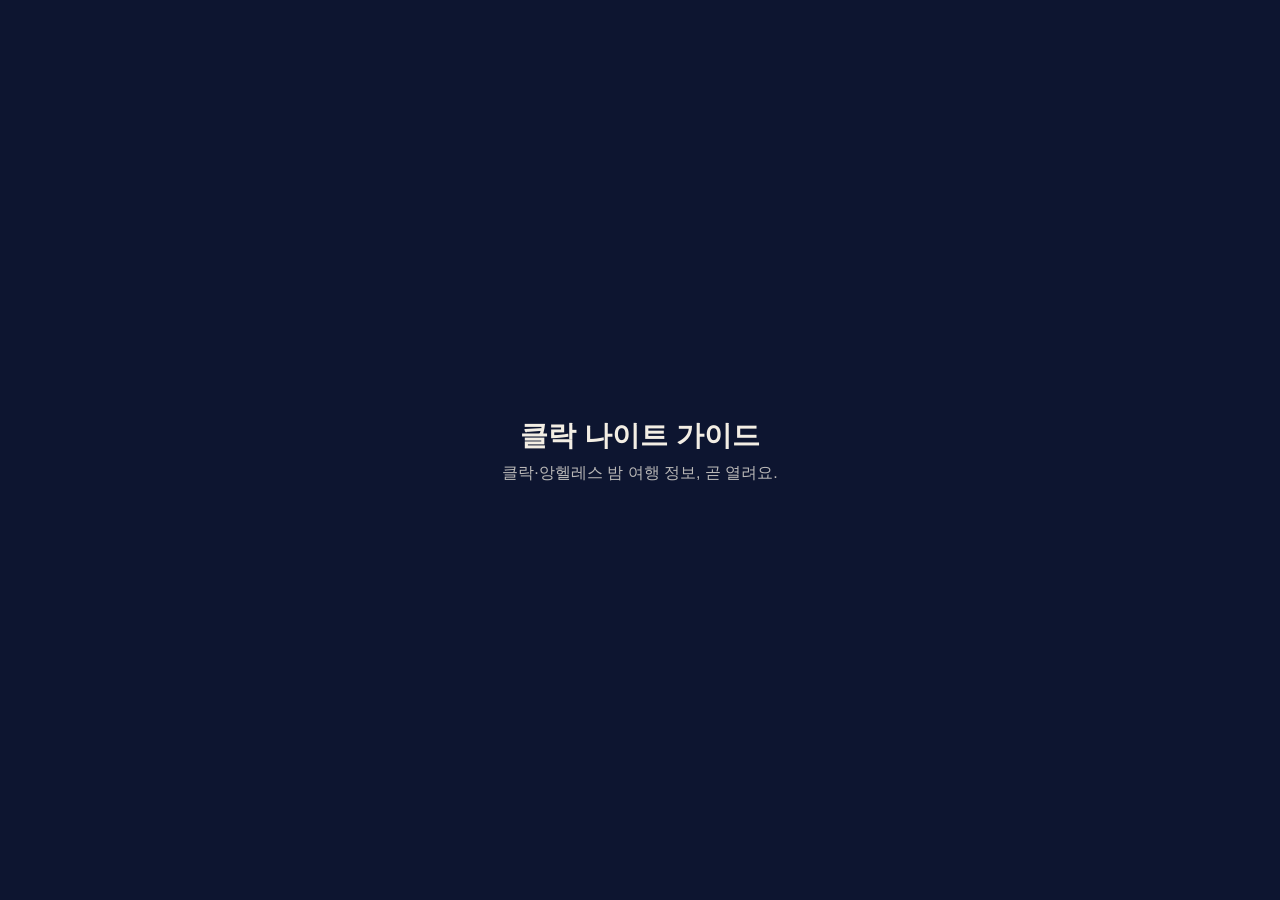
==== index.html @ c8018ae4 "Deploy 2026-11-08 17:08" ====
<!doctype html>
<html lang="ko"><head><meta name="robots" content="noindex,nofollow"><meta charset="utf-8"><meta name="viewport" content="width=device-width,initial-scale=1">
<title>클락 나이트 가이드 | 준비 중</title>
<style>body{margin:0;min-height:100vh;display:grid;place-items:center;background:#0d1530;color:#f3eee4;font-family:-apple-system,"Apple SD Gothic Neo",sans-serif;text-align:center}h1{font-size:28px;margin:0 0 8px}p{opacity:.75;margin:0}</style></head>
<body><div><h1>클락 나이트 가이드</h1><p>클락·앙헬레스 밤 여행 정보, 곧 열려요.</p></div></body></html>
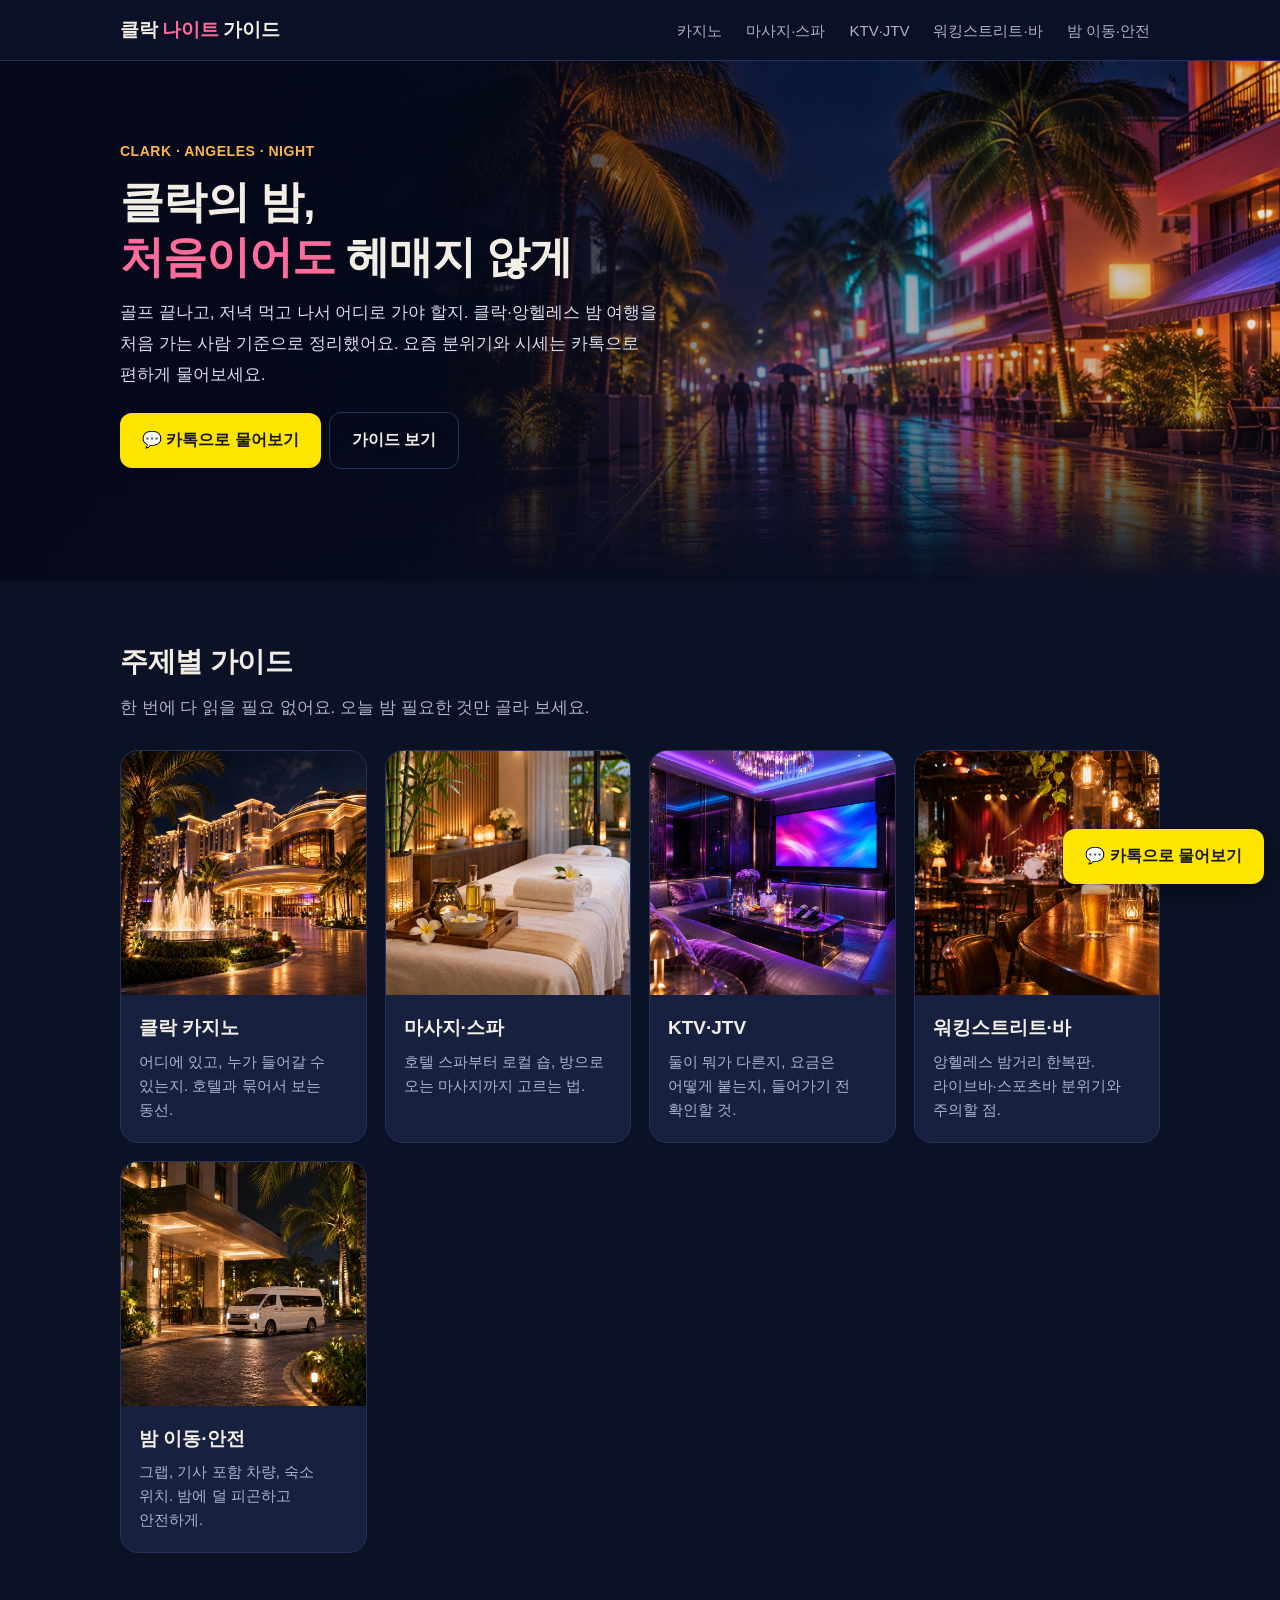
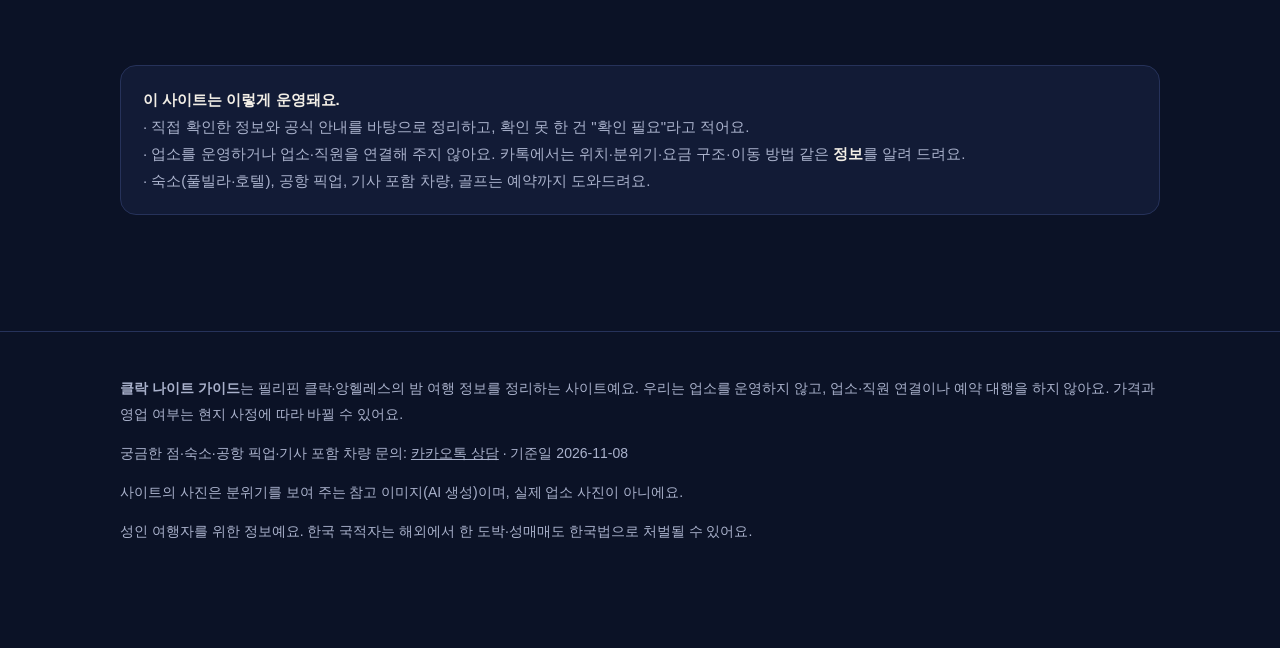
==== commit bb2a98c2: "Deploy 2026-11-08 17:23" ====
--- a/index.html
+++ b/index.html
@@ -1,5 +1,34 @@
 <!doctype html>
-<html lang="ko"><head><meta name="robots" content="noindex,nofollow"><meta charset="utf-8"><meta name="viewport" content="width=device-width,initial-scale=1">
-<title>클락 나이트 가이드 | 준비 중</title>
-<style>body{margin:0;min-height:100vh;display:grid;place-items:center;background:#0d1530;color:#f3eee4;font-family:-apple-system,"Apple SD Gothic Neo",sans-serif;text-align:center}h1{font-size:28px;margin:0 0 8px}p{opacity:.75;margin:0}</style></head>
-<body><div><h1>클락 나이트 가이드</h1><p>클락·앙헬레스 밤 여행 정보, 곧 열려요.</p></div></body></html>
+<html lang="ko"><head><meta name="robots" content="noindex,nofollow">
+<meta charset="utf-8"><meta name="viewport" content="width=device-width,initial-scale=1">
+<title>클락 나이트 가이드 | 클락·앙헬레스 카지노·마사지·KTV·JTV·바 밤 여행 정보</title>
+<meta name="description" content="필리핀 클락·앙헬레스의 밤을 처음 가는 사람 기준으로 정리했어요. 카지노 위치와 입장 규정, 마사지 고르는 법, KTV와 JTV 차이, 워킹스트리트, 밤 이동과 안전까지.">
+<link rel="canonical" href="https://clarknight.com/">
+<meta property="og:type" content="website"><meta property="og:title" content="클락 나이트 가이드 | 클락·앙헬레스 카지노·마사지·KTV·JTV·바 밤 여행 정보"><meta property="og:description" content="필리핀 클락·앙헬레스의 밤을 처음 가는 사람 기준으로 정리했어요. 카지노 위치와 입장 규정, 마사지 고르는 법, KTV와 JTV 차이, 워킹스트리트, 밤 이동과 안전까지."><meta property="og:url" content="https://clarknight.com/"><meta property="og:image" content="https://clarknight.com/assets/hero.jpg">
+<link rel="stylesheet" href="assets/style.css">
+</head><body>
+<header class="top"><div class="wrap"><a class="logo" href="./">클락 <b>나이트</b> 가이드</a><nav class="menu"><a href="casino/">카지노</a><a href="massage/">마사지·스파</a><a href="ktv-jtv/">KTV·JTV</a><a href="walking-street/">워킹스트리트·바</a><a href="night-move/">밤 이동·안전</a></nav></div></header>
+<section class="hero" style="background-image:url(assets/hero.jpg)"><div class="wrap">
+<span class="eyebrow">CLARK · ANGELES · NIGHT</span>
+<h1>클락의 밤,<br><em>처음이어도</em> 헤매지 않게</h1>
+<p>골프 끝나고, 저녁 먹고 나서 어디로 가야 할지. 클락·앙헬레스 밤 여행을 처음 가는 사람 기준으로 정리했어요. 요즘 분위기와 시세는 카톡으로 편하게 물어보세요.</p>
+<a class="btn kakao" href="https://clarksideph.com/go/?f=cn-home-hero" rel="nofollow">💬 카톡으로 물어보기</a><a class="btn ghost" href="#topics">가이드 보기</a>
+</div></section>
+<section id="topics"><div class="wrap">
+<h2 class="sec">주제별 가이드</h2><p class="sub">한 번에 다 읽을 필요 없어요. 오늘 밤 필요한 것만 골라 보세요.</p>
+<div class="cards"><a class="card" href="casino/"><img src="assets/card_casino.jpg" alt="클락 카지노" loading="lazy"><div><h3>클락 카지노</h3><p>어디에 있고, 누가 들어갈 수 있는지. 호텔과 묶어서 보는 동선.</p></div></a><a class="card" href="massage/"><img src="assets/card_massage.jpg" alt="마사지·스파" loading="lazy"><div><h3>마사지·스파</h3><p>호텔 스파부터 로컬 숍, 방으로 오는 마사지까지 고르는 법.</p></div></a><a class="card" href="ktv-jtv/"><img src="assets/card_ktv.jpg" alt="KTV·JTV" loading="lazy"><div><h3>KTV·JTV</h3><p>둘이 뭐가 다른지, 요금은 어떻게 붙는지, 들어가기 전 확인할 것.</p></div></a><a class="card" href="walking-street/"><img src="assets/card_bar.jpg" alt="워킹스트리트·바" loading="lazy"><div><h3>워킹스트리트·바</h3><p>앙헬레스 밤거리 한복판. 라이브바·스포츠바 분위기와 주의할 점.</p></div></a><a class="card" href="night-move/"><img src="assets/card_safety.jpg" alt="밤 이동·안전" loading="lazy"><div><h3>밤 이동·안전</h3><p>그랩, 기사 포함 차량, 숙소 위치. 밤에 덜 피곤하고 안전하게.</p></div></a></div>
+</div></section>
+<section><div class="wrap"><div class="notice">
+<b>이 사이트는 이렇게 운영돼요.</b><br>
+· 직접 확인한 정보와 공식 안내를 바탕으로 정리하고, 확인 못 한 건 "확인 필요"라고 적어요.<br>
+· 업소를 운영하거나 업소·직원을 연결해 주지 않아요. 카톡에서는 위치·분위기·요금 구조·이동 방법 같은 <b>정보</b>를 알려 드려요.<br>
+· 숙소(풀빌라·호텔), 공항 픽업, 기사 포함 차량, 골프는 예약까지 도와드려요.
+</div></div></section>
+<footer><div class="wrap">
+<p><b>클락 나이트 가이드</b>는 필리핀 클락·앙헬레스의 밤 여행 정보를 정리하는 사이트예요. 우리는 업소를 운영하지 않고, 업소·직원 연결이나 예약 대행을 하지 않아요. 가격과 영업 여부는 현지 사정에 따라 바뀔 수 있어요.</p>
+<p>궁금한 점·숙소·공항 픽업·기사 포함 차량 문의: <a href="https://clarksideph.com/go/?f=cn-footer" rel="nofollow">카카오톡 상담</a> · 기준일 2026-11-08</p>
+<p>사이트의 사진은 분위기를 보여 주는 참고 이미지(AI 생성)이며, 실제 업소 사진이 아니에요.</p>
+<p>성인 여행자를 위한 정보예요. 한국 국적자는 해외에서 한 도박·성매매도 한국법으로 처벌될 수 있어요.</p>
+</div></footer>
+<a class="btn kakao float" href="https://clarksideph.com/go/?f=cn-float-home" rel="nofollow">💬 카톡으로 물어보기</a>
+</body></html>
--- a/assets/style.css
+++ b/assets/style.css
@@ -0,0 +1,69 @@
+:root{--bg:#0b1226;--bg2:#121b36;--card:#17213f;--line:#26325a;--text:#f2eee6;--muted:#aab2cc;--neon:#ff6b9a;--teal:#3fd8c8;--amber:#ffb547;--kakao:#fee500}
+*{box-sizing:border-box}
+html{-webkit-text-size-adjust:100%}
+body{margin:0;background:var(--bg);color:var(--text);font-family:"Pretendard",-apple-system,BlinkMacSystemFont,"Apple SD Gothic Neo","Noto Sans KR",sans-serif;font-size:17px;line-height:1.8;word-break:keep-all}
+a{color:var(--teal)}
+img{max-width:100%;display:block}
+.wrap{max-width:1080px;margin:0 auto;padding:0 20px}
+header.top{position:sticky;top:0;z-index:10;background:rgba(11,18,38,.92);backdrop-filter:blur(8px);border-bottom:1px solid var(--line)}
+header.top .wrap{display:flex;align-items:center;justify-content:space-between;height:60px;gap:12px}
+.logo{font-weight:800;font-size:19px;color:var(--text);text-decoration:none;letter-spacing:-.3px;white-space:nowrap}
+.logo b{color:var(--neon)}
+nav.menu{display:flex;gap:4px;overflow-x:auto;scrollbar-width:none}
+nav.menu::-webkit-scrollbar{display:none}
+nav.menu a{color:var(--muted);text-decoration:none;font-size:15px;padding:6px 10px;border-radius:8px;white-space:nowrap}
+nav.menu a:hover,nav.menu a.on{color:var(--text);background:var(--card)}
+.hero{position:relative;min-height:520px;display:flex;align-items:flex-end;background:#05081a center/cover no-repeat}
+.hero:after{content:"";position:absolute;inset:0;background:linear-gradient(90deg,rgba(5,8,26,.92) 0%,rgba(5,8,26,.55) 45%,rgba(5,8,26,.1) 100%),linear-gradient(0deg,rgba(11,18,38,1) 0%,rgba(11,18,38,0) 40%)}
+.hero .wrap{position:relative;z-index:1;padding-bottom:56px;width:100%}
+.eyebrow{display:inline-block;color:var(--amber);font-weight:700;font-size:14px;letter-spacing:.5px;margin-bottom:10px}
+.hero h1{font-size:44px;line-height:1.25;margin:0 0 14px;letter-spacing:-1px;max-width:620px}
+.hero h1 em{font-style:normal;color:var(--neon)}
+.hero p{color:#d9dcea;max-width:540px;margin:0 0 22px}
+.btn{display:inline-flex;align-items:center;gap:8px;padding:13px 22px;border-radius:12px;font-weight:700;text-decoration:none;font-size:16px}
+.btn.kakao{background:var(--kakao);color:#191919}
+.btn.ghost{border:1px solid var(--line);color:var(--text);margin-left:8px}
+section{padding:56px 0}
+h2.sec{font-size:28px;margin:0 0 6px;letter-spacing:-.5px}
+p.sub{color:var(--muted);margin:0 0 26px}
+.cards{display:grid;grid-template-columns:repeat(auto-fill,minmax(230px,1fr));gap:18px}
+.card{background:var(--card);border:1px solid var(--line);border-radius:18px;overflow:hidden;text-decoration:none;color:var(--text);transition:transform .15s}
+.card:hover{transform:translateY(-3px);border-color:var(--neon)}
+.card img{aspect-ratio:1/1;object-fit:cover;width:100%}
+.card div{padding:16px 18px 20px}
+.card h3{margin:0 0 4px;font-size:19px}
+.card p{margin:0;color:var(--muted);font-size:15px;line-height:1.6}
+.notice{background:var(--bg2);border:1px solid var(--line);border-radius:16px;padding:20px 22px;color:var(--muted);font-size:15px}
+.notice b{color:var(--text)}
+article{max-width:760px;margin:0 auto;padding:40px 20px 20px}
+article .head img{border-radius:18px;margin:18px 0 6px;aspect-ratio:16/9;object-fit:cover;width:100%}
+article h1{font-size:34px;line-height:1.3;margin:0 0 10px;letter-spacing:-.6px}
+article .lead{font-size:18px;color:#dfe2ef}
+article h2{font-size:24px;margin:44px 0 10px;padding-left:12px;border-left:4px solid var(--neon);line-height:1.4}
+article h3{font-size:19px;margin:26px 0 6px;color:var(--amber)}
+article ul{padding-left:20px}
+article li{margin:4px 0}
+.date{color:var(--muted);font-size:14px}
+.tbl{overflow-x:auto;margin:14px 0}
+table{border-collapse:collapse;width:100%;min-width:560px;font-size:15px}
+th,td{border-bottom:1px solid var(--line);padding:10px 12px;text-align:left;vertical-align:top}
+th{background:var(--bg2);color:var(--amber);white-space:nowrap}
+.tease{position:relative;background:linear-gradient(135deg,#2a1840,#13234a);border:1px solid #4a2f6b;border-radius:18px;padding:22px 22px 20px;margin:30px 0}
+.tease h3{margin:0 0 8px;color:var(--neon)}
+.tease ul{margin:0 0 14px}
+.tease .blur{filter:blur(4px);user-select:none;color:var(--muted)}
+.tease small{display:block;color:var(--muted);margin-top:10px;font-size:13px;line-height:1.6}
+.faq details{background:var(--bg2);border:1px solid var(--line);border-radius:12px;padding:12px 16px;margin:10px 0}
+.faq summary{cursor:pointer;font-weight:700}
+.warn{border-left:4px solid var(--amber);background:#1d1a12;padding:14px 16px;border-radius:0 12px 12px 0;color:#e9dfc6;font-size:15px;margin:24px 0}
+footer{border-top:1px solid var(--line);margin-top:60px;padding:30px 0 90px;color:var(--muted);font-size:14px}
+footer a{color:var(--muted)}
+.float{position:fixed;right:16px;bottom:16px;z-index:20;box-shadow:0 6px 20px rgba(0,0,0,.4)}
+@media (max-width:640px){
+ body{font-size:16px}
+ .hero{min-height:480px}
+ .hero h1{font-size:32px}
+ article h1{font-size:27px}
+ header.top .wrap{height:auto;flex-direction:column;align-items:flex-start;padding-top:10px;padding-bottom:6px;gap:2px}
+ .btn.ghost{margin:10px 0 0}
+}
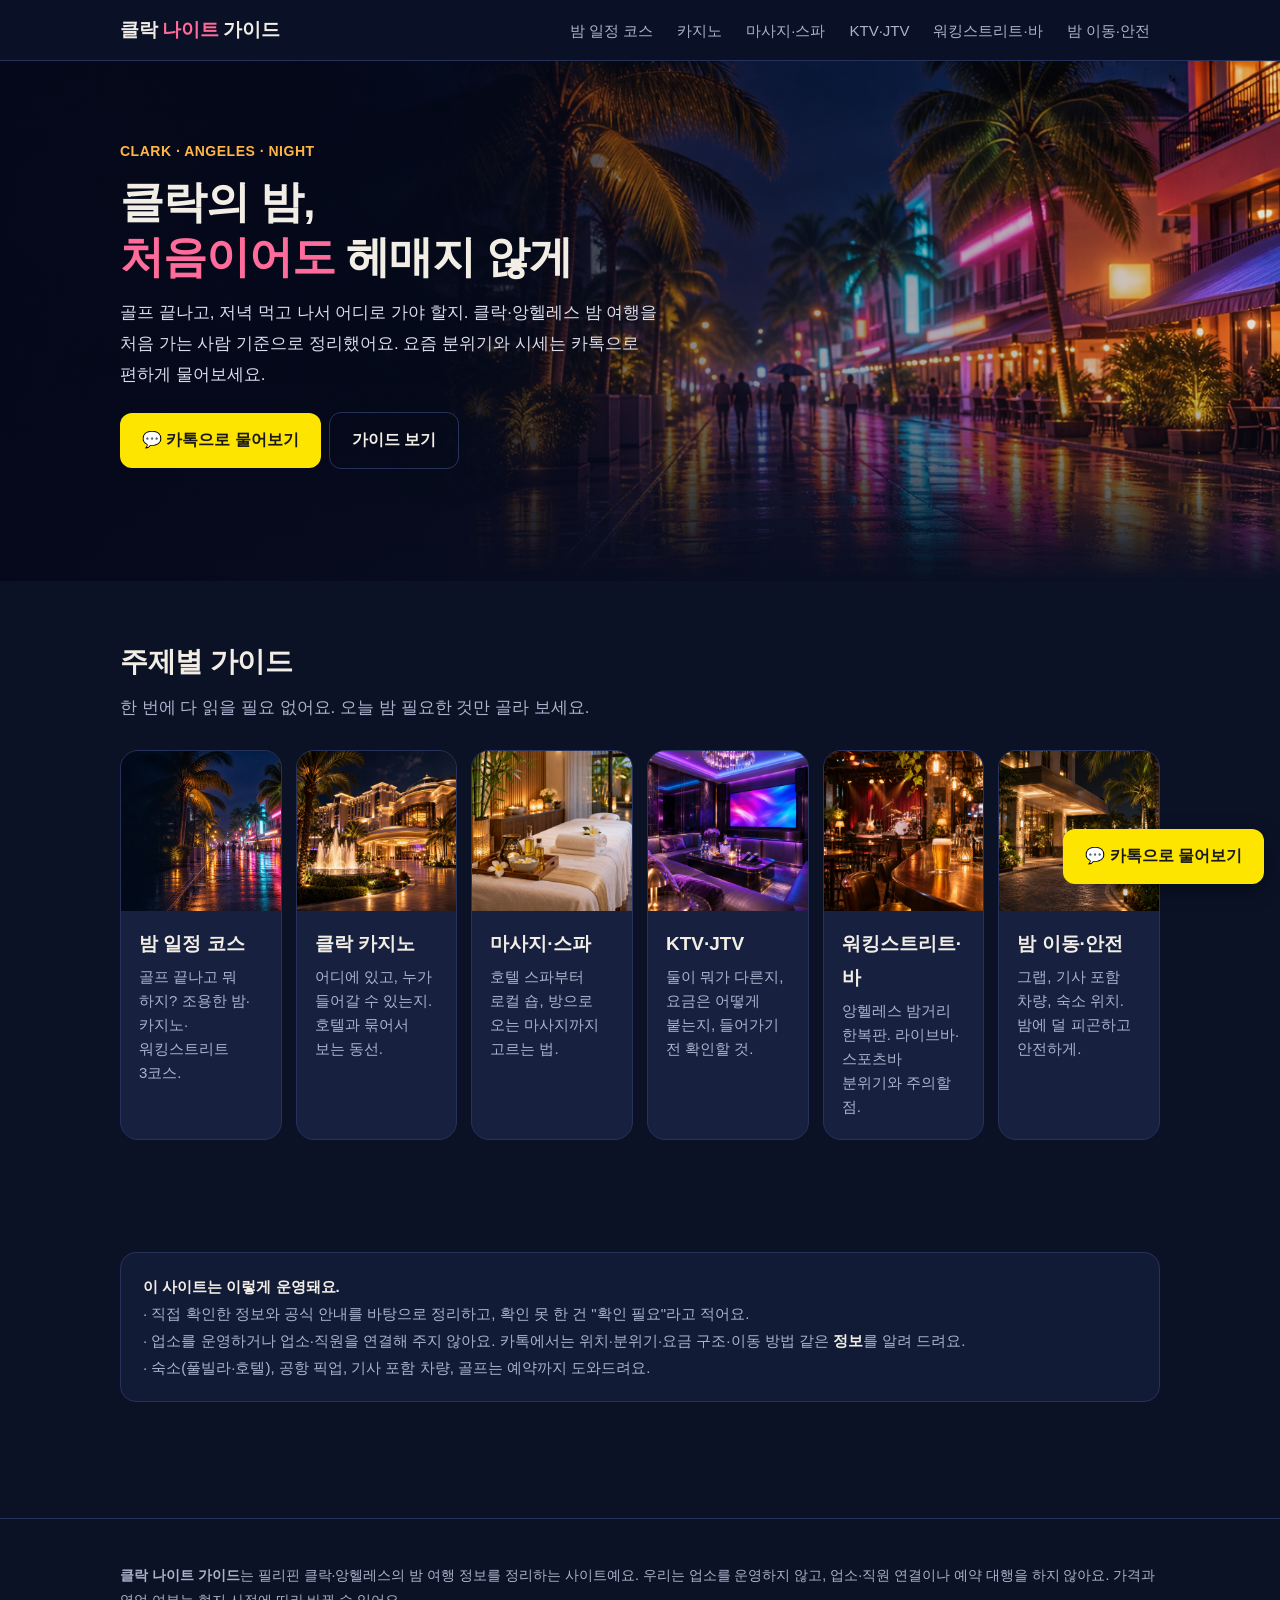
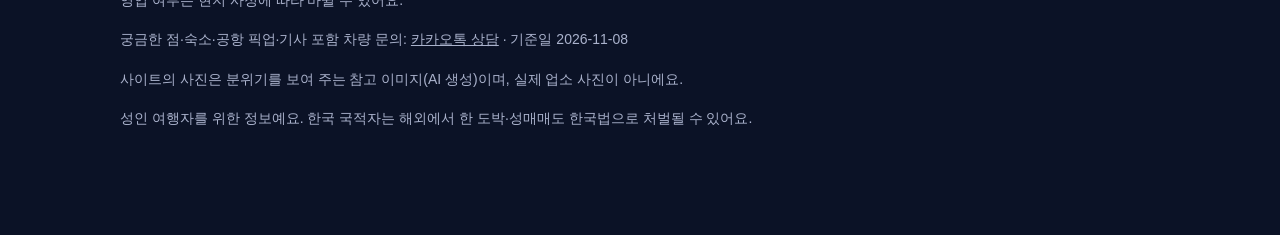
==== commit a2104945: "Deploy 2026-11-08 18:46" ====
--- a/index.html
+++ b/index.html
@@ -6,8 +6,9 @@
 <link rel="canonical" href="https://clarknight.com/">
 <meta property="og:type" content="website"><meta property="og:title" content="클락 나이트 가이드 | 클락·앙헬레스 카지노·마사지·KTV·JTV·바 밤 여행 정보"><meta property="og:description" content="필리핀 클락·앙헬레스의 밤을 처음 가는 사람 기준으로 정리했어요. 카지노 위치와 입장 규정, 마사지 고르는 법, KTV와 JTV 차이, 워킹스트리트, 밤 이동과 안전까지."><meta property="og:url" content="https://clarknight.com/"><meta property="og:image" content="https://clarknight.com/assets/hero.jpg">
 <link rel="stylesheet" href="assets/style.css">
+<link rel="icon" href="data:image/svg+xml,%3Csvg xmlns=%22http://www.w3.org/2000/svg%22 viewBox=%220 0 64 64%22%3E%3Crect width=%2264%22 height=%2264%22 rx=%2214%22 fill=%22%230b1226%22/%3E%3Ccircle cx=%2240%22 cy=%2224%22 r=%2212%22 fill=%22%23ff6b9a%22/%3E%3Ccircle cx=%2246%22 cy=%2220%22 r=%2210%22 fill=%22%230b1226%22/%3E%3C/svg%3E"><script async src="https://www.googletagmanager.com/gtag/js?id=G-FVWL85JRHG"></script><script>window.dataLayer=window.dataLayer||[];function gtag(){dataLayer.push(arguments)}gtag('js',new Date());gtag('config','G-FVWL85JRHG');document.addEventListener('click',function(e){var a=e.target.closest&&e.target.closest('a[href*="/go/"]');if(a)gtag('event','cn_kakao_click',{link_url:a.href,page_path:location.pathname});},true);</script>
 </head><body>
-<header class="top"><div class="wrap"><a class="logo" href="./">클락 <b>나이트</b> 가이드</a><nav class="menu"><a href="casino/">카지노</a><a href="massage/">마사지·스파</a><a href="ktv-jtv/">KTV·JTV</a><a href="walking-street/">워킹스트리트·바</a><a href="night-move/">밤 이동·안전</a></nav></div></header>
+<header class="top"><div class="wrap"><a class="logo" href="./">클락 <b>나이트</b> 가이드</a><nav class="menu"><a href="night-course/">밤 일정 코스</a><a href="casino/">카지노</a><a href="massage/">마사지·스파</a><a href="ktv-jtv/">KTV·JTV</a><a href="walking-street/">워킹스트리트·바</a><a href="night-move/">밤 이동·안전</a></nav></div></header>
 <section class="hero" style="background-image:url(assets/hero.jpg)"><div class="wrap">
 <span class="eyebrow">CLARK · ANGELES · NIGHT</span>
 <h1>클락의 밤,<br><em>처음이어도</em> 헤매지 않게</h1>
@@ -16,7 +17,7 @@
 </div></section>
 <section id="topics"><div class="wrap">
 <h2 class="sec">주제별 가이드</h2><p class="sub">한 번에 다 읽을 필요 없어요. 오늘 밤 필요한 것만 골라 보세요.</p>
-<div class="cards"><a class="card" href="casino/"><img src="assets/card_casino.jpg" alt="클락 카지노" loading="lazy"><div><h3>클락 카지노</h3><p>어디에 있고, 누가 들어갈 수 있는지. 호텔과 묶어서 보는 동선.</p></div></a><a class="card" href="massage/"><img src="assets/card_massage.jpg" alt="마사지·스파" loading="lazy"><div><h3>마사지·스파</h3><p>호텔 스파부터 로컬 숍, 방으로 오는 마사지까지 고르는 법.</p></div></a><a class="card" href="ktv-jtv/"><img src="assets/card_ktv.jpg" alt="KTV·JTV" loading="lazy"><div><h3>KTV·JTV</h3><p>둘이 뭐가 다른지, 요금은 어떻게 붙는지, 들어가기 전 확인할 것.</p></div></a><a class="card" href="walking-street/"><img src="assets/card_bar.jpg" alt="워킹스트리트·바" loading="lazy"><div><h3>워킹스트리트·바</h3><p>앙헬레스 밤거리 한복판. 라이브바·스포츠바 분위기와 주의할 점.</p></div></a><a class="card" href="night-move/"><img src="assets/card_safety.jpg" alt="밤 이동·안전" loading="lazy"><div><h3>밤 이동·안전</h3><p>그랩, 기사 포함 차량, 숙소 위치. 밤에 덜 피곤하고 안전하게.</p></div></a></div>
+<div class="cards"><a class="card" href="night-course/"><img src="assets/hero.jpg" alt="밤 일정 코스" loading="lazy"><div><h3>밤 일정 코스</h3><p>골프 끝나고 뭐 하지? 조용한 밤·카지노·워킹스트리트 3코스.</p></div></a><a class="card" href="casino/"><img src="assets/card_casino.jpg" alt="클락 카지노" loading="lazy"><div><h3>클락 카지노</h3><p>어디에 있고, 누가 들어갈 수 있는지. 호텔과 묶어서 보는 동선.</p></div></a><a class="card" href="massage/"><img src="assets/card_massage.jpg" alt="마사지·스파" loading="lazy"><div><h3>마사지·스파</h3><p>호텔 스파부터 로컬 숍, 방으로 오는 마사지까지 고르는 법.</p></div></a><a class="card" href="ktv-jtv/"><img src="assets/card_ktv.jpg" alt="KTV·JTV" loading="lazy"><div><h3>KTV·JTV</h3><p>둘이 뭐가 다른지, 요금은 어떻게 붙는지, 들어가기 전 확인할 것.</p></div></a><a class="card" href="walking-street/"><img src="assets/card_bar.jpg" alt="워킹스트리트·바" loading="lazy"><div><h3>워킹스트리트·바</h3><p>앙헬레스 밤거리 한복판. 라이브바·스포츠바 분위기와 주의할 점.</p></div></a><a class="card" href="night-move/"><img src="assets/card_safety.jpg" alt="밤 이동·안전" loading="lazy"><div><h3>밤 이동·안전</h3><p>그랩, 기사 포함 차량, 숙소 위치. 밤에 덜 피곤하고 안전하게.</p></div></a></div>
 </div></section>
 <section><div class="wrap"><div class="notice">
 <b>이 사이트는 이렇게 운영돼요.</b><br>
--- a/assets/style.css
+++ b/assets/style.css
@@ -26,7 +26,7 @@
 section{padding:56px 0}
 h2.sec{font-size:28px;margin:0 0 6px;letter-spacing:-.5px}
 p.sub{color:var(--muted);margin:0 0 26px}
-.cards{display:grid;grid-template-columns:repeat(auto-fill,minmax(230px,1fr));gap:18px}
+.cards{display:grid;grid-template-columns:repeat(auto-fill,minmax(150px,1fr));gap:14px}
 .card{background:var(--card);border:1px solid var(--line);border-radius:18px;overflow:hidden;text-decoration:none;color:var(--text);transition:transform .15s}
 .card:hover{transform:translateY(-3px);border-color:var(--neon)}
 .card img{aspect-ratio:1/1;object-fit:cover;width:100%}
@@ -66,4 +66,8 @@
  article h1{font-size:27px}
  header.top .wrap{height:auto;flex-direction:column;align-items:flex-start;padding-top:10px;padding-bottom:6px;gap:2px}
  .btn.ghost{margin:10px 0 0}
+ .float{padding:10px 14px;font-size:14px;right:12px;bottom:12px}
+ .cards{grid-template-columns:1fr 1fr;gap:12px}
+ .card h3{font-size:17px}
+ .card p{font-size:14px}
 }
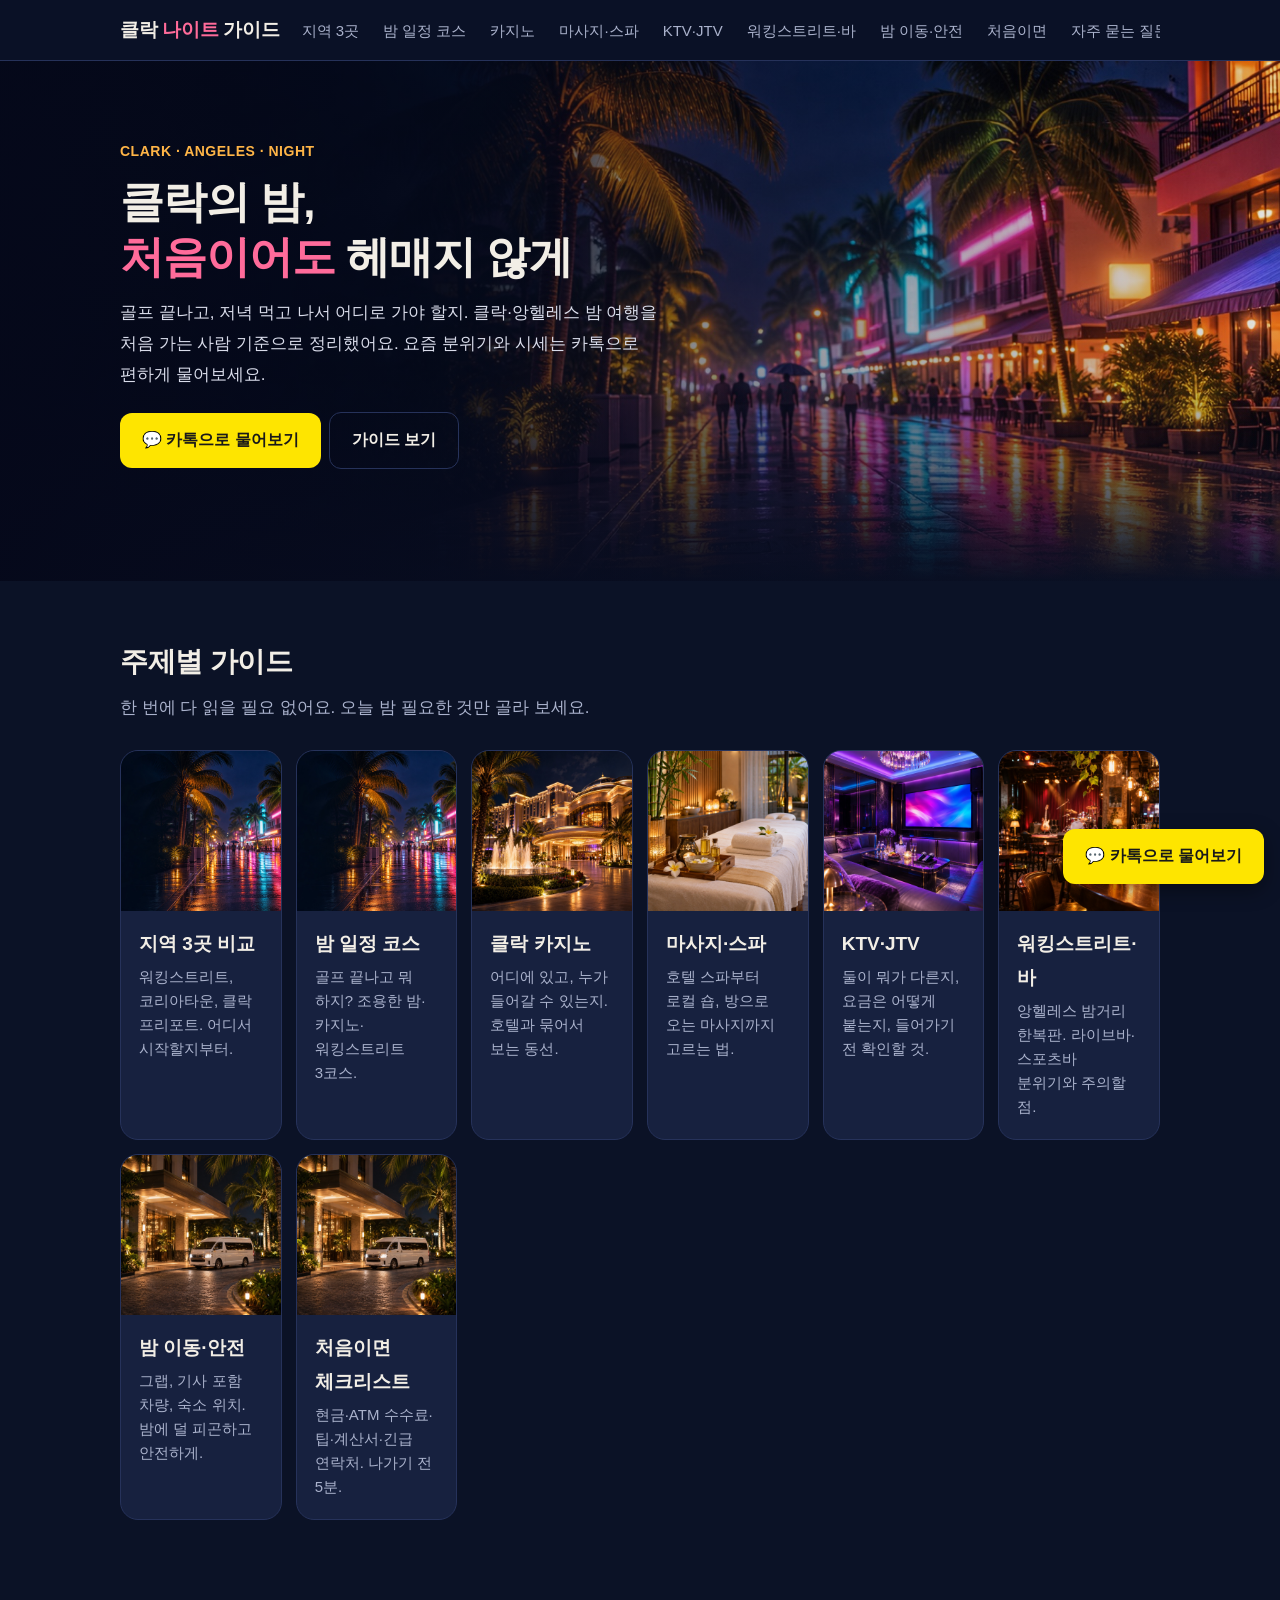
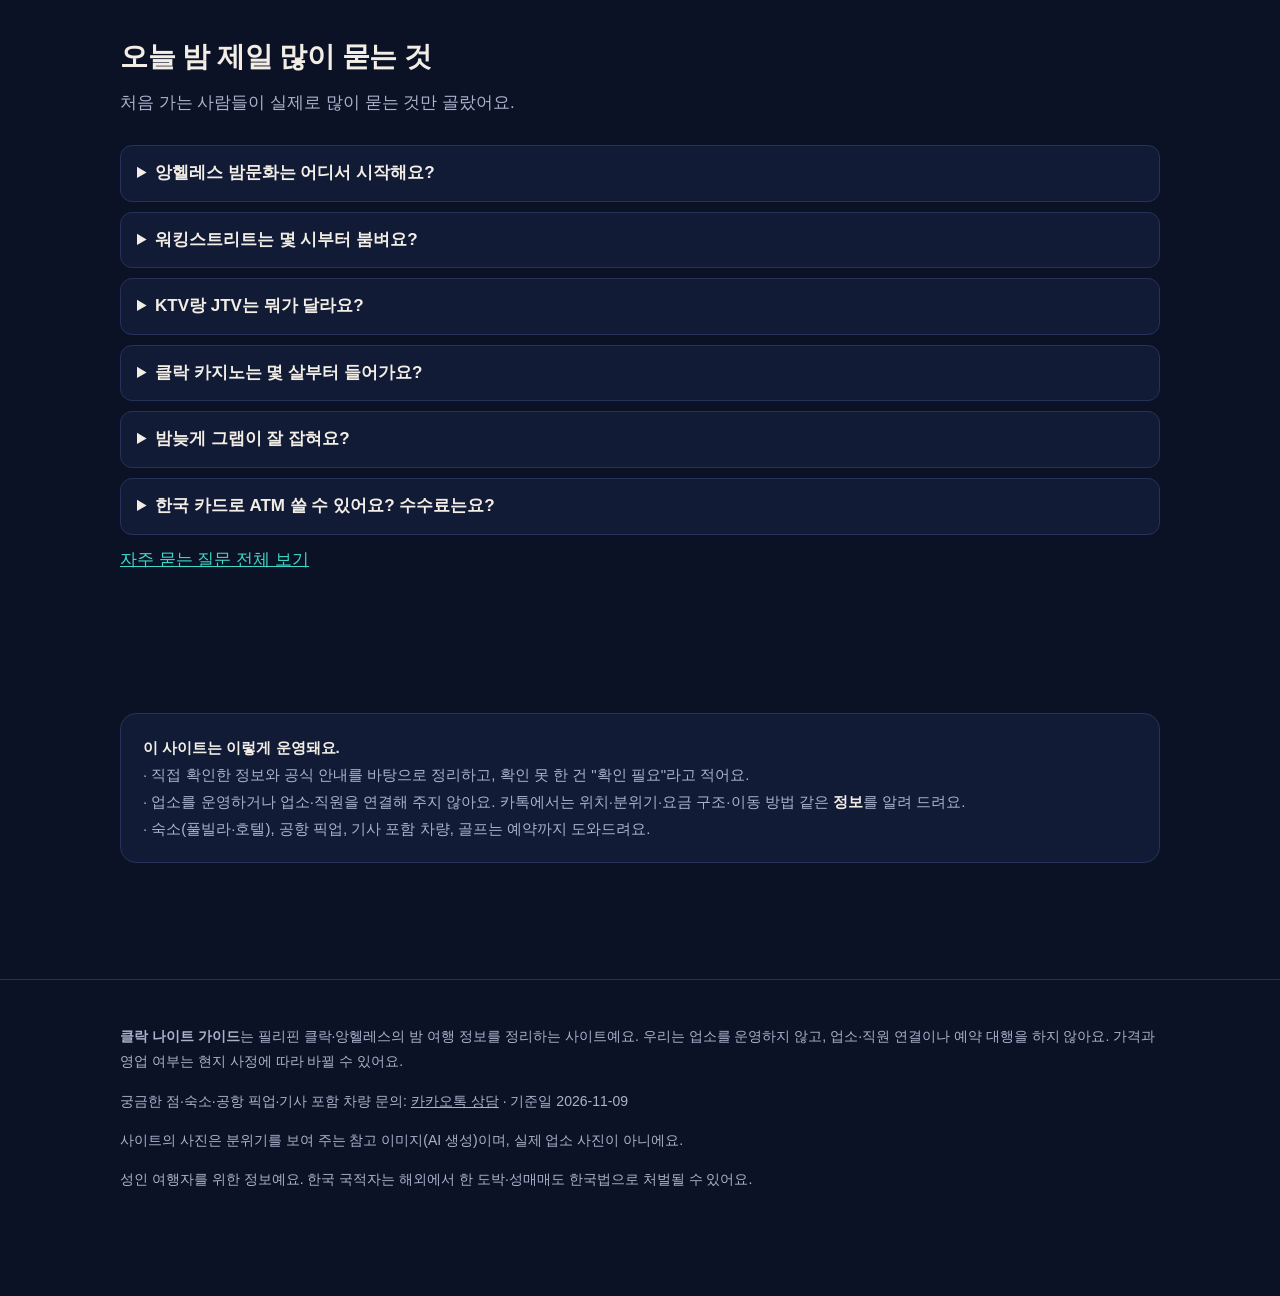
==== commit fe34b436: "Deploy 2026-11-09 10:29" ====
--- a/index.html
+++ b/index.html
@@ -6,9 +6,10 @@
 <link rel="canonical" href="https://clarknight.com/">
 <meta property="og:type" content="website"><meta property="og:title" content="클락 나이트 가이드 | 클락·앙헬레스 카지노·마사지·KTV·JTV·바 밤 여행 정보"><meta property="og:description" content="필리핀 클락·앙헬레스의 밤을 처음 가는 사람 기준으로 정리했어요. 카지노 위치와 입장 규정, 마사지 고르는 법, KTV와 JTV 차이, 워킹스트리트, 밤 이동과 안전까지."><meta property="og:url" content="https://clarknight.com/"><meta property="og:image" content="https://clarknight.com/assets/hero.jpg">
 <link rel="stylesheet" href="assets/style.css">
-<link rel="icon" href="data:image/svg+xml,%3Csvg xmlns=%22http://www.w3.org/2000/svg%22 viewBox=%220 0 64 64%22%3E%3Crect width=%2264%22 height=%2264%22 rx=%2214%22 fill=%22%230b1226%22/%3E%3Ccircle cx=%2240%22 cy=%2224%22 r=%2212%22 fill=%22%23ff6b9a%22/%3E%3Ccircle cx=%2246%22 cy=%2220%22 r=%2210%22 fill=%22%230b1226%22/%3E%3C/svg%3E"><script async src="https://www.googletagmanager.com/gtag/js?id=G-FVWL85JRHG"></script><script>window.dataLayer=window.dataLayer||[];function gtag(){dataLayer.push(arguments)}gtag('js',new Date());gtag('config','G-FVWL85JRHG');document.addEventListener('click',function(e){var a=e.target.closest&&e.target.closest('a[href*="/go/"]');if(a)gtag('event','cn_kakao_click',{link_url:a.href,page_path:location.pathname});},true);</script>
+<link rel="icon" href="data:image/svg+xml,%3Csvg xmlns=%22http://www.w3.org/2000/svg%22 viewBox=%220 0 64 64%22%3E%3Crect width=%2264%22 height=%2264%22 rx=%2214%22 fill=%22%230b1226%22/%3E%3Ccircle cx=%2240%22 cy=%2224%22 r=%2212%22 fill=%22%23ff6b9a%22/%3E%3Ccircle cx=%2246%22 cy=%2220%22 r=%2210%22 fill=%22%230b1226%22/%3E%3C/svg%3E"><script async src="https://www.googletagmanager.com/gtag/js?id=G-FVWL85JRHG"></script><script>window.dataLayer=window.dataLayer||[];function gtag(){dataLayer.push(arguments)}gtag('js',new Date());gtag('config','G-FVWL85JRHG');document.addEventListener('click',function(e){var a=e.target.closest&&e.target.closest('a[href*="/go/"]');if(a)gtag('event','cn_kakao_click',{link_url:a.href,page_path:location.pathname});},true);</script><script type="application/ld+json">{"@context": "https://schema.org", "@graph": [{"@type": "WebPage", "name": "클락 나이트 가이드 | 클락·앙헬레스 카지노·마사지·KTV·JTV·바 밤 여행 정보", "description": "필리핀 클락·앙헬레스의 밤을 처음 가는 사람 기준으로 정리했어요. 카지노 위치와 입장 규정, 마사지 고르는 법, KTV와 JTV 차이, 워킹스트리트, 밤 이동과 안전까지.", "url": "https://clarknight.com/", "inLanguage": "ko", "dateModified": "2026-11-09", "isPartOf": {"@type": "WebSite", "name": "클락 나이트 가이드", "url": "https://clarknight.com/"}}]}</script>
+<script type="application/ld+json">{"@context": "https://schema.org", "@type": "FAQPage", "mainEntity": [{"@type": "Question", "name": "앙헬레스 밤문화는 어디서 시작해요?", "acceptedAnswer": {"@type": "Answer", "text": "처음이면 코리아타운(프렌드십 하이웨이)에서 한식으로 저녁을 먹고, 밤 9시 이후 워킹스트리트로 넘어가는 동선이 가장 무난해요. 지역 3곳 비교 보기"}}, {"@type": "Question", "name": "워킹스트리트는 몇 시부터 붐벼요?", "acceptedAnswer": {"@type": "Answer", "text": "저녁 6시부터 차가 못 들어오는 보행자 거리가 되고, 밤 9시가 넘으면 사람이 가장 많아져요. 워킹스트리트 보기"}}, {"@type": "Question", "name": "KTV랑 JTV는 뭐가 달라요?", "acceptedAnswer": {"@type": "Answer", "text": "KTV는 방을 빌려 노래하는 필리핀식 노래방이고, JTV는 직원이 테이블에서 대화와 노래 상대를 해 주는 일본식 노래 클럽이에요. 요금이 붙는 방식이 달라요. KTV·JTV 차이 보기"}}, {"@type": "Question", "name": "클락 카지노는 몇 살부터 들어가요?", "acceptedAnswer": {"@type": "Answer", "text": "만 21세 이상이고, 여권 원본을 챙기는 게 안전해요. 안에서는 사진 촬영이 금지예요. 카지노 정보 보기"}}, {"@type": "Question", "name": "밤늦게 그랩이 잘 잡혀요?", "acceptedAnswer": {"@type": "Answer", "text": "밤 10시가 넘으면 기다리는 시간이 길어진다는 안내가 많아요. 새벽에 돌아온다면 차량을 미리 정해 두는 게 편해요. 밤 이동 보기"}}, {"@type": "Question", "name": "한국 카드로 ATM 쓸 수 있어요? 수수료는요?", "acceptedAnswer": {"@type": "Answer", "text": "해외 인출이 되는 카드면 돼요. BDO ATM은 1번에 ₱250이 붙고, 한국 카드사 수수료가 따로 붙을 수 있어요. 처음이면 체크리스트 보기"}}]}</script>
 </head><body>
-<header class="top"><div class="wrap"><a class="logo" href="./">클락 <b>나이트</b> 가이드</a><nav class="menu"><a href="night-course/">밤 일정 코스</a><a href="casino/">카지노</a><a href="massage/">마사지·스파</a><a href="ktv-jtv/">KTV·JTV</a><a href="walking-street/">워킹스트리트·바</a><a href="night-move/">밤 이동·안전</a></nav></div></header>
+<header class="top"><div class="wrap"><a class="logo" href="./">클락 <b>나이트</b> 가이드</a><nav class="menu"><a href="areas/">지역 3곳</a><a href="night-course/">밤 일정 코스</a><a href="casino/">카지노</a><a href="massage/">마사지·스파</a><a href="ktv-jtv/">KTV·JTV</a><a href="walking-street/">워킹스트리트·바</a><a href="night-move/">밤 이동·안전</a><a href="first-night/">처음이면</a><a href="faq/">자주 묻는 질문</a></nav></div></header>
 <section class="hero" style="background-image:url(assets/hero.jpg)"><div class="wrap">
 <span class="eyebrow">CLARK · ANGELES · NIGHT</span>
 <h1>클락의 밤,<br><em>처음이어도</em> 헤매지 않게</h1>
@@ -17,7 +18,19 @@
 </div></section>
 <section id="topics"><div class="wrap">
 <h2 class="sec">주제별 가이드</h2><p class="sub">한 번에 다 읽을 필요 없어요. 오늘 밤 필요한 것만 골라 보세요.</p>
-<div class="cards"><a class="card" href="night-course/"><img src="assets/hero.jpg" alt="밤 일정 코스" loading="lazy"><div><h3>밤 일정 코스</h3><p>골프 끝나고 뭐 하지? 조용한 밤·카지노·워킹스트리트 3코스.</p></div></a><a class="card" href="casino/"><img src="assets/card_casino.jpg" alt="클락 카지노" loading="lazy"><div><h3>클락 카지노</h3><p>어디에 있고, 누가 들어갈 수 있는지. 호텔과 묶어서 보는 동선.</p></div></a><a class="card" href="massage/"><img src="assets/card_massage.jpg" alt="마사지·스파" loading="lazy"><div><h3>마사지·스파</h3><p>호텔 스파부터 로컬 숍, 방으로 오는 마사지까지 고르는 법.</p></div></a><a class="card" href="ktv-jtv/"><img src="assets/card_ktv.jpg" alt="KTV·JTV" loading="lazy"><div><h3>KTV·JTV</h3><p>둘이 뭐가 다른지, 요금은 어떻게 붙는지, 들어가기 전 확인할 것.</p></div></a><a class="card" href="walking-street/"><img src="assets/card_bar.jpg" alt="워킹스트리트·바" loading="lazy"><div><h3>워킹스트리트·바</h3><p>앙헬레스 밤거리 한복판. 라이브바·스포츠바 분위기와 주의할 점.</p></div></a><a class="card" href="night-move/"><img src="assets/card_safety.jpg" alt="밤 이동·안전" loading="lazy"><div><h3>밤 이동·안전</h3><p>그랩, 기사 포함 차량, 숙소 위치. 밤에 덜 피곤하고 안전하게.</p></div></a></div>
+<div class="cards"><a class="card" href="areas/"><img src="assets/hero.jpg" alt="지역 3곳 비교" loading="lazy"><div><h3>지역 3곳 비교</h3><p>워킹스트리트, 코리아타운, 클락 프리포트. 어디서 시작할지부터.</p></div></a><a class="card" href="night-course/"><img src="assets/hero.jpg" alt="밤 일정 코스" loading="lazy"><div><h3>밤 일정 코스</h3><p>골프 끝나고 뭐 하지? 조용한 밤·카지노·워킹스트리트 3코스.</p></div></a><a class="card" href="casino/"><img src="assets/card_casino.jpg" alt="클락 카지노" loading="lazy"><div><h3>클락 카지노</h3><p>어디에 있고, 누가 들어갈 수 있는지. 호텔과 묶어서 보는 동선.</p></div></a><a class="card" href="massage/"><img src="assets/card_massage.jpg" alt="마사지·스파" loading="lazy"><div><h3>마사지·스파</h3><p>호텔 스파부터 로컬 숍, 방으로 오는 마사지까지 고르는 법.</p></div></a><a class="card" href="ktv-jtv/"><img src="assets/card_ktv.jpg" alt="KTV·JTV" loading="lazy"><div><h3>KTV·JTV</h3><p>둘이 뭐가 다른지, 요금은 어떻게 붙는지, 들어가기 전 확인할 것.</p></div></a><a class="card" href="walking-street/"><img src="assets/card_bar.jpg" alt="워킹스트리트·바" loading="lazy"><div><h3>워킹스트리트·바</h3><p>앙헬레스 밤거리 한복판. 라이브바·스포츠바 분위기와 주의할 점.</p></div></a><a class="card" href="night-move/"><img src="assets/card_safety.jpg" alt="밤 이동·안전" loading="lazy"><div><h3>밤 이동·안전</h3><p>그랩, 기사 포함 차량, 숙소 위치. 밤에 덜 피곤하고 안전하게.</p></div></a><a class="card" href="first-night/"><img src="assets/card_safety.jpg" alt="처음이면 체크리스트" loading="lazy"><div><h3>처음이면 체크리스트</h3><p>현금·ATM 수수료·팁·계산서·긴급 연락처. 나가기 전 5분.</p></div></a></div>
+</div></section>
+<section><div class="wrap">
+<h2 class="sec">오늘 밤 제일 많이 묻는 것</h2><p class="sub">처음 가는 사람들이 실제로 많이 묻는 것만 골랐어요.</p>
+<div class="faq">
+<details><summary>앙헬레스 밤문화는 어디서 시작해요?</summary><p>처음이면 코리아타운(프렌드십 하이웨이)에서 한식으로 저녁을 먹고, 밤 9시 이후 워킹스트리트로 넘어가는 동선이 가장 무난해요. <a href="areas/">지역 3곳 비교 보기</a></p></details>
+<details><summary>워킹스트리트는 몇 시부터 붐벼요?</summary><p>저녁 6시부터 차가 못 들어오는 보행자 거리가 되고, 밤 9시가 넘으면 사람이 가장 많아져요. <a href="walking-street/">워킹스트리트 보기</a></p></details>
+<details><summary>KTV랑 JTV는 뭐가 달라요?</summary><p>KTV는 방을 빌려 노래하는 필리핀식 노래방이고, JTV는 직원이 테이블에서 대화와 노래 상대를 해 주는 일본식 노래 클럽이에요. 요금이 붙는 방식이 달라요. <a href="ktv-jtv/">KTV·JTV 차이 보기</a></p></details>
+<details><summary>클락 카지노는 몇 살부터 들어가요?</summary><p>만 21세 이상이고, 여권 원본을 챙기는 게 안전해요. 안에서는 사진 촬영이 금지예요. <a href="casino/">카지노 정보 보기</a></p></details>
+<details><summary>밤늦게 그랩이 잘 잡혀요?</summary><p>밤 10시가 넘으면 기다리는 시간이 길어진다는 안내가 많아요. 새벽에 돌아온다면 차량을 미리 정해 두는 게 편해요. <a href="night-move/">밤 이동 보기</a></p></details>
+<details><summary>한국 카드로 ATM 쓸 수 있어요? 수수료는요?</summary><p>해외 인출이 되는 카드면 돼요. BDO ATM은 1번에 ₱250이 붙고, 한국 카드사 수수료가 따로 붙을 수 있어요. <a href="first-night/">처음이면 체크리스트 보기</a></p></details>
+</div>
+<p class="sub"><a href="faq/">자주 묻는 질문 전체 보기</a></p>
 </div></section>
 <section><div class="wrap"><div class="notice">
 <b>이 사이트는 이렇게 운영돼요.</b><br>
@@ -27,7 +40,7 @@
 </div></div></section>
 <footer><div class="wrap">
 <p><b>클락 나이트 가이드</b>는 필리핀 클락·앙헬레스의 밤 여행 정보를 정리하는 사이트예요. 우리는 업소를 운영하지 않고, 업소·직원 연결이나 예약 대행을 하지 않아요. 가격과 영업 여부는 현지 사정에 따라 바뀔 수 있어요.</p>
-<p>궁금한 점·숙소·공항 픽업·기사 포함 차량 문의: <a href="https://clarksideph.com/go/?f=cn-footer" rel="nofollow">카카오톡 상담</a> · 기준일 2026-11-08</p>
+<p>궁금한 점·숙소·공항 픽업·기사 포함 차량 문의: <a href="https://clarksideph.com/go/?f=cn-footer" rel="nofollow">카카오톡 상담</a> · 기준일 2026-11-09</p>
 <p>사이트의 사진은 분위기를 보여 주는 참고 이미지(AI 생성)이며, 실제 업소 사진이 아니에요.</p>
 <p>성인 여행자를 위한 정보예요. 한국 국적자는 해외에서 한 도박·성매매도 한국법으로 처벌될 수 있어요.</p>
 </div></footer>
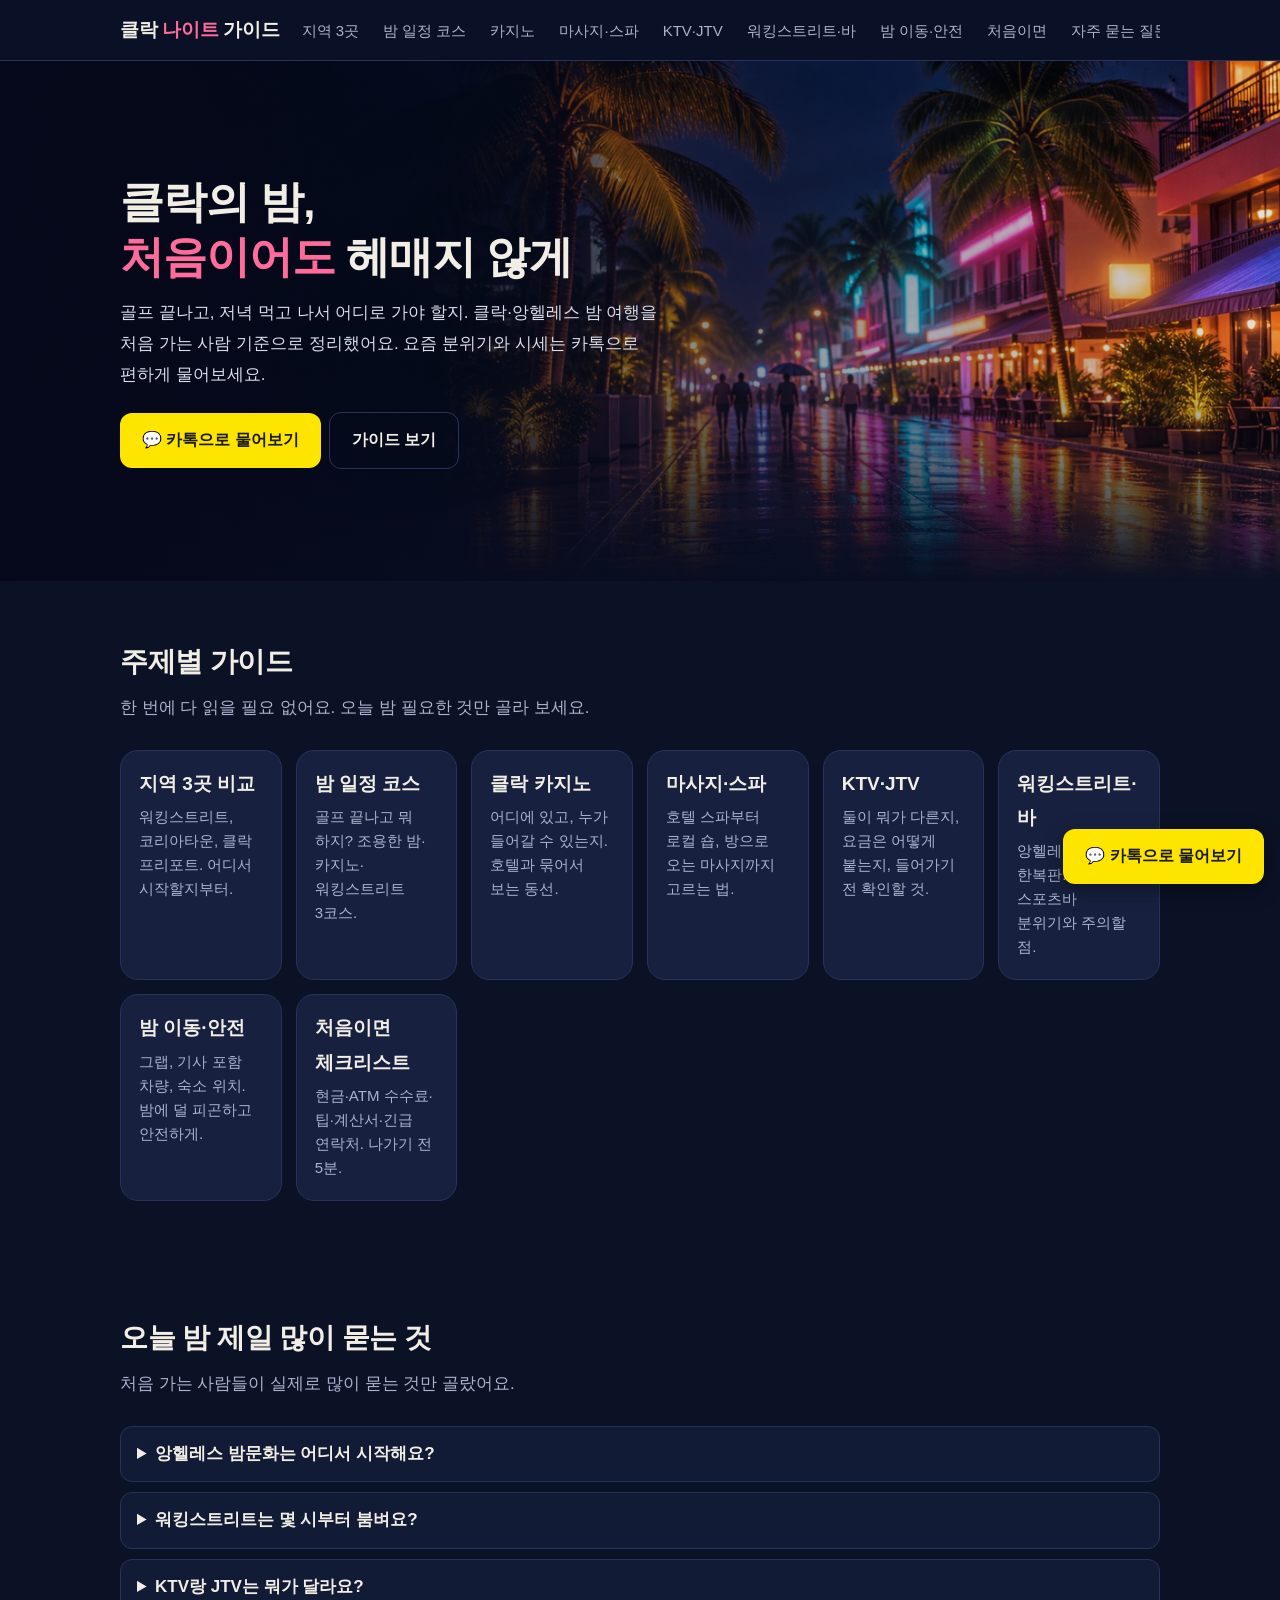
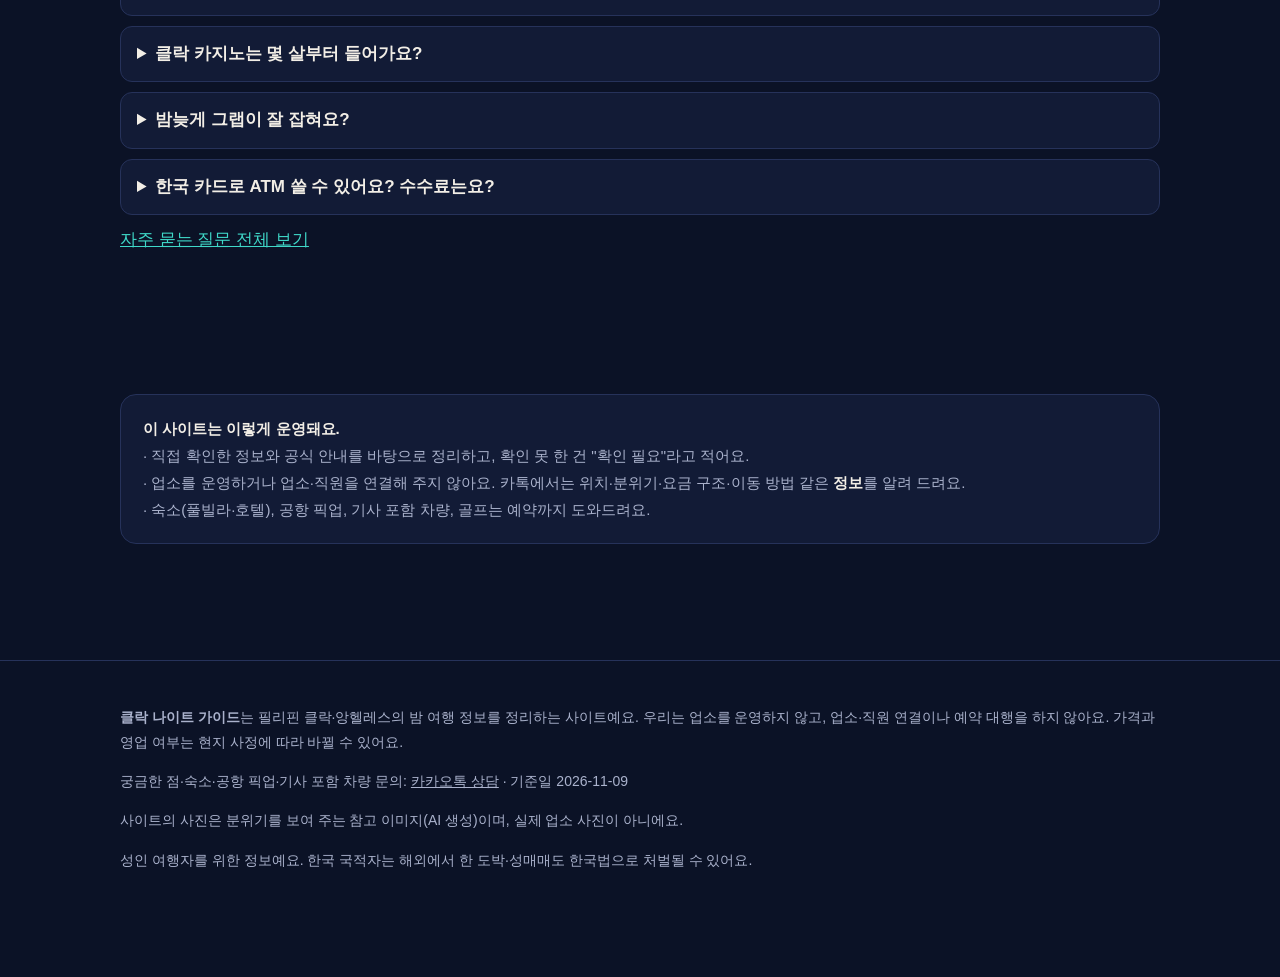
==== commit 718f66ae: "Deploy 2026-11-09 14:28" ====
--- a/index.html
+++ b/index.html
@@ -1,5 +1,5 @@
 <!doctype html>
-<html lang="ko"><head><meta name="robots" content="noindex,nofollow">
+<html lang="ko"><head>
 <meta charset="utf-8"><meta name="viewport" content="width=device-width,initial-scale=1">
 <title>클락 나이트 가이드 | 클락·앙헬레스 카지노·마사지·KTV·JTV·바 밤 여행 정보</title>
 <meta name="description" content="필리핀 클락·앙헬레스의 밤을 처음 가는 사람 기준으로 정리했어요. 카지노 위치와 입장 규정, 마사지 고르는 법, KTV와 JTV 차이, 워킹스트리트, 밤 이동과 안전까지.">
@@ -11,14 +11,13 @@
 </head><body>
 <header class="top"><div class="wrap"><a class="logo" href="./">클락 <b>나이트</b> 가이드</a><nav class="menu"><a href="areas/">지역 3곳</a><a href="night-course/">밤 일정 코스</a><a href="casino/">카지노</a><a href="massage/">마사지·스파</a><a href="ktv-jtv/">KTV·JTV</a><a href="walking-street/">워킹스트리트·바</a><a href="night-move/">밤 이동·안전</a><a href="first-night/">처음이면</a><a href="faq/">자주 묻는 질문</a></nav></div></header>
 <section class="hero" style="background-image:url(assets/hero.jpg)"><div class="wrap">
-<span class="eyebrow">CLARK · ANGELES · NIGHT</span>
 <h1>클락의 밤,<br><em>처음이어도</em> 헤매지 않게</h1>
 <p>골프 끝나고, 저녁 먹고 나서 어디로 가야 할지. 클락·앙헬레스 밤 여행을 처음 가는 사람 기준으로 정리했어요. 요즘 분위기와 시세는 카톡으로 편하게 물어보세요.</p>
 <a class="btn kakao" href="https://clarksideph.com/go/?f=cn-home-hero" rel="nofollow">💬 카톡으로 물어보기</a><a class="btn ghost" href="#topics">가이드 보기</a>
 </div></section>
 <section id="topics"><div class="wrap">
 <h2 class="sec">주제별 가이드</h2><p class="sub">한 번에 다 읽을 필요 없어요. 오늘 밤 필요한 것만 골라 보세요.</p>
-<div class="cards"><a class="card" href="areas/"><img src="assets/hero.jpg" alt="지역 3곳 비교" loading="lazy"><div><h3>지역 3곳 비교</h3><p>워킹스트리트, 코리아타운, 클락 프리포트. 어디서 시작할지부터.</p></div></a><a class="card" href="night-course/"><img src="assets/hero.jpg" alt="밤 일정 코스" loading="lazy"><div><h3>밤 일정 코스</h3><p>골프 끝나고 뭐 하지? 조용한 밤·카지노·워킹스트리트 3코스.</p></div></a><a class="card" href="casino/"><img src="assets/card_casino.jpg" alt="클락 카지노" loading="lazy"><div><h3>클락 카지노</h3><p>어디에 있고, 누가 들어갈 수 있는지. 호텔과 묶어서 보는 동선.</p></div></a><a class="card" href="massage/"><img src="assets/card_massage.jpg" alt="마사지·스파" loading="lazy"><div><h3>마사지·스파</h3><p>호텔 스파부터 로컬 숍, 방으로 오는 마사지까지 고르는 법.</p></div></a><a class="card" href="ktv-jtv/"><img src="assets/card_ktv.jpg" alt="KTV·JTV" loading="lazy"><div><h3>KTV·JTV</h3><p>둘이 뭐가 다른지, 요금은 어떻게 붙는지, 들어가기 전 확인할 것.</p></div></a><a class="card" href="walking-street/"><img src="assets/card_bar.jpg" alt="워킹스트리트·바" loading="lazy"><div><h3>워킹스트리트·바</h3><p>앙헬레스 밤거리 한복판. 라이브바·스포츠바 분위기와 주의할 점.</p></div></a><a class="card" href="night-move/"><img src="assets/card_safety.jpg" alt="밤 이동·안전" loading="lazy"><div><h3>밤 이동·안전</h3><p>그랩, 기사 포함 차량, 숙소 위치. 밤에 덜 피곤하고 안전하게.</p></div></a><a class="card" href="first-night/"><img src="assets/card_safety.jpg" alt="처음이면 체크리스트" loading="lazy"><div><h3>처음이면 체크리스트</h3><p>현금·ATM 수수료·팁·계산서·긴급 연락처. 나가기 전 5분.</p></div></a></div>
+<div class="cards"><a class="card" href="areas/"><div><h3>지역 3곳 비교</h3><p>워킹스트리트, 코리아타운, 클락 프리포트. 어디서 시작할지부터.</p></div></a><a class="card" href="night-course/"><div><h3>밤 일정 코스</h3><p>골프 끝나고 뭐 하지? 조용한 밤·카지노·워킹스트리트 3코스.</p></div></a><a class="card" href="casino/"><div><h3>클락 카지노</h3><p>어디에 있고, 누가 들어갈 수 있는지. 호텔과 묶어서 보는 동선.</p></div></a><a class="card" href="massage/"><div><h3>마사지·스파</h3><p>호텔 스파부터 로컬 숍, 방으로 오는 마사지까지 고르는 법.</p></div></a><a class="card" href="ktv-jtv/"><div><h3>KTV·JTV</h3><p>둘이 뭐가 다른지, 요금은 어떻게 붙는지, 들어가기 전 확인할 것.</p></div></a><a class="card" href="walking-street/"><div><h3>워킹스트리트·바</h3><p>앙헬레스 밤거리 한복판. 라이브바·스포츠바 분위기와 주의할 점.</p></div></a><a class="card" href="night-move/"><div><h3>밤 이동·안전</h3><p>그랩, 기사 포함 차량, 숙소 위치. 밤에 덜 피곤하고 안전하게.</p></div></a><a class="card" href="first-night/"><div><h3>처음이면 체크리스트</h3><p>현금·ATM 수수료·팁·계산서·긴급 연락처. 나가기 전 5분.</p></div></a></div>
 </div></section>
 <section><div class="wrap">
 <h2 class="sec">오늘 밤 제일 많이 묻는 것</h2><p class="sub">처음 가는 사람들이 실제로 많이 묻는 것만 골랐어요.</p>
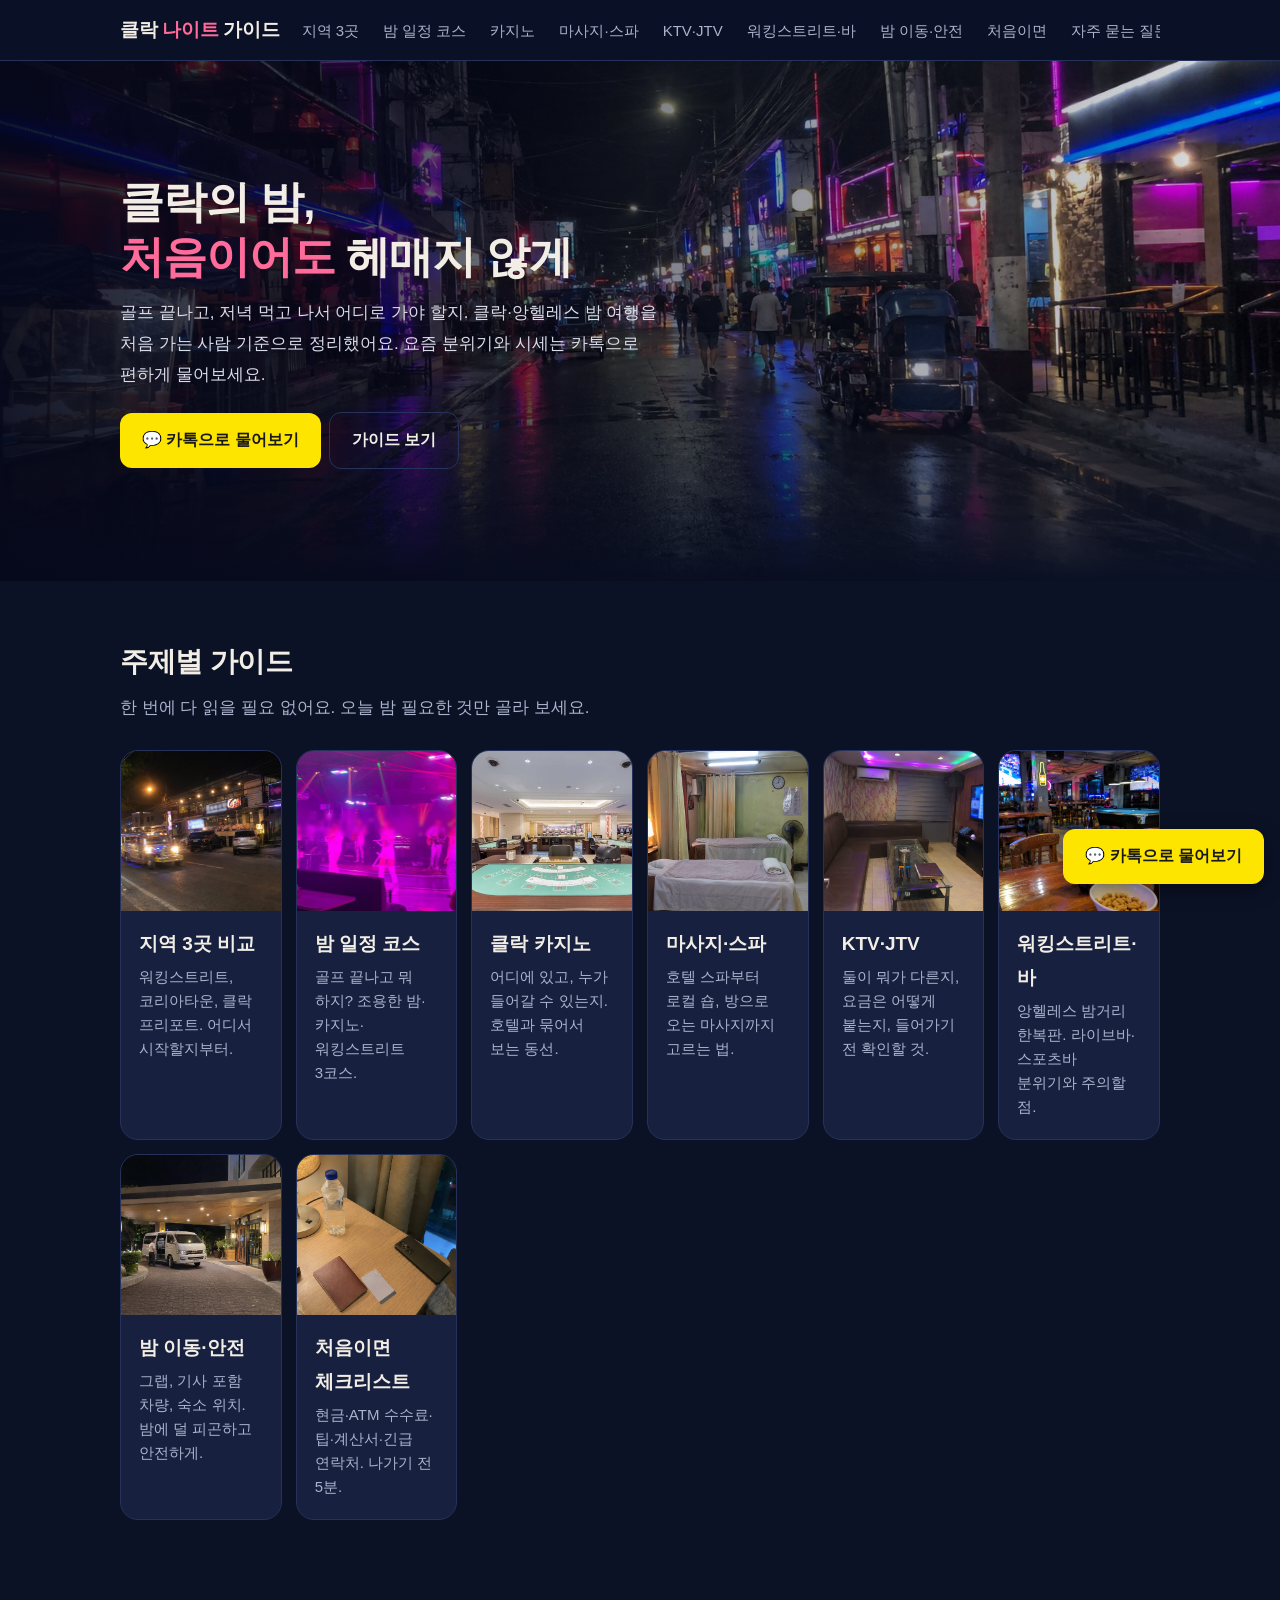
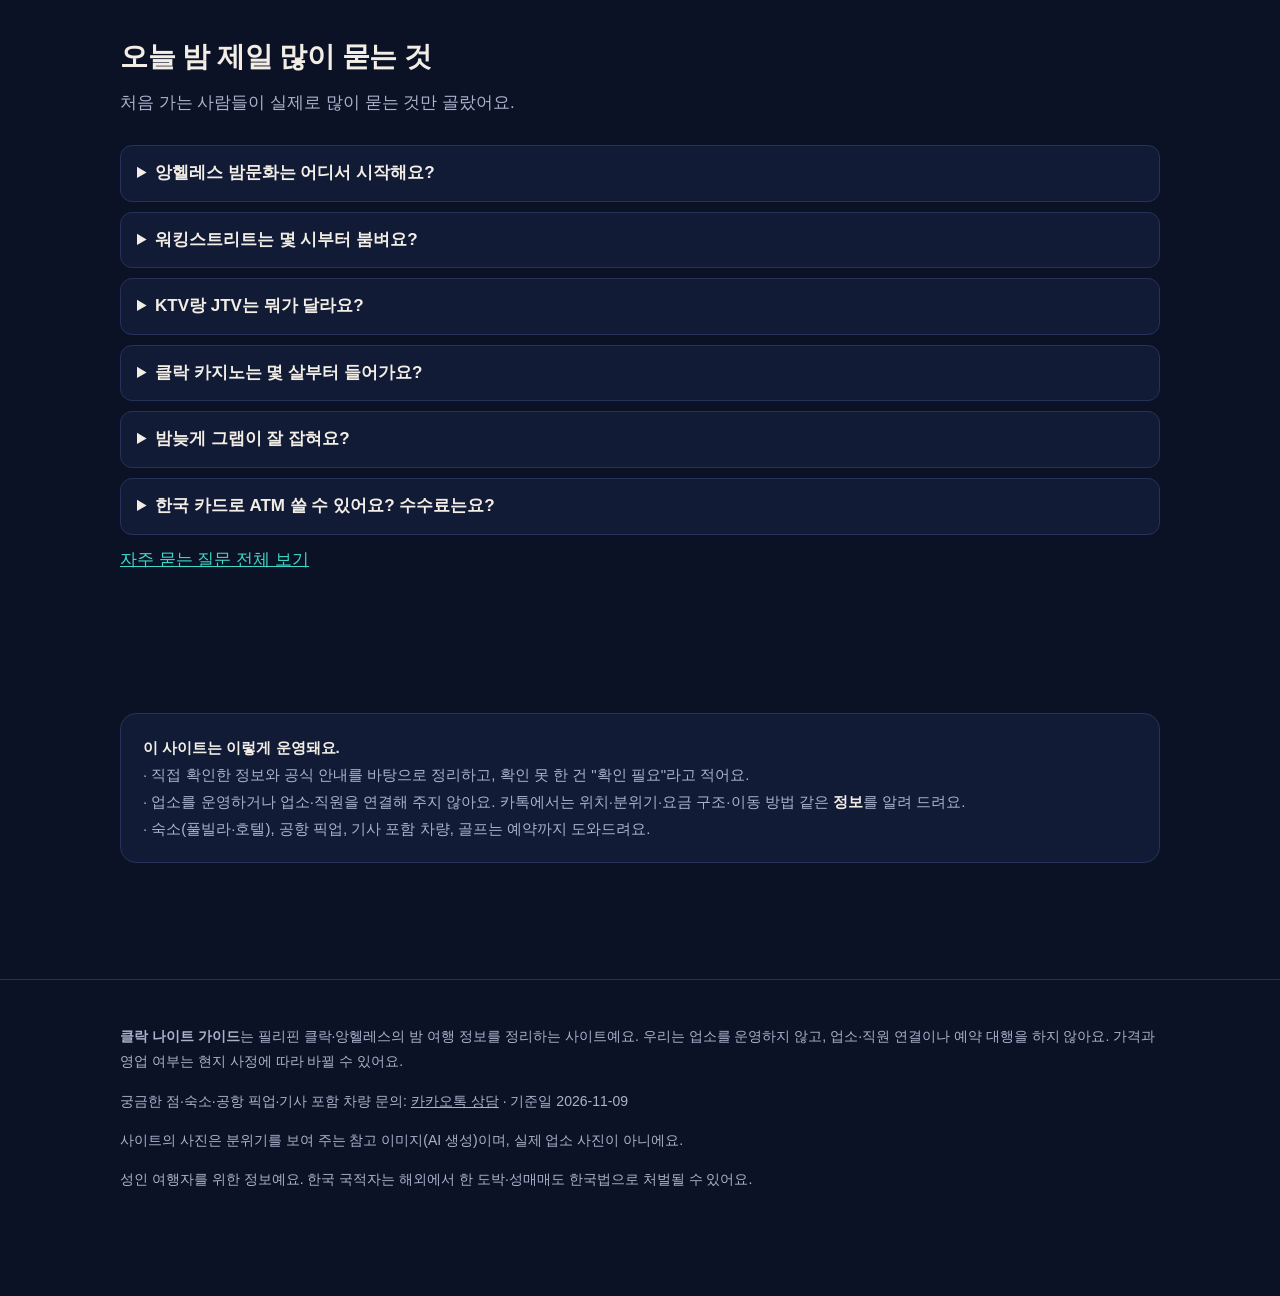
==== commit 8ced1ee0: "Deploy 2026-11-09 15:06" ====
--- a/index.html
+++ b/index.html
@@ -4,20 +4,20 @@
 <title>클락 나이트 가이드 | 클락·앙헬레스 카지노·마사지·KTV·JTV·바 밤 여행 정보</title>
 <meta name="description" content="필리핀 클락·앙헬레스의 밤을 처음 가는 사람 기준으로 정리했어요. 카지노 위치와 입장 규정, 마사지 고르는 법, KTV와 JTV 차이, 워킹스트리트, 밤 이동과 안전까지.">
 <link rel="canonical" href="https://clarknight.com/">
-<meta property="og:type" content="website"><meta property="og:title" content="클락 나이트 가이드 | 클락·앙헬레스 카지노·마사지·KTV·JTV·바 밤 여행 정보"><meta property="og:description" content="필리핀 클락·앙헬레스의 밤을 처음 가는 사람 기준으로 정리했어요. 카지노 위치와 입장 규정, 마사지 고르는 법, KTV와 JTV 차이, 워킹스트리트, 밤 이동과 안전까지."><meta property="og:url" content="https://clarknight.com/"><meta property="og:image" content="https://clarknight.com/assets/hero.jpg">
+<meta property="og:type" content="website"><meta property="og:title" content="클락 나이트 가이드 | 클락·앙헬레스 카지노·마사지·KTV·JTV·바 밤 여행 정보"><meta property="og:description" content="필리핀 클락·앙헬레스의 밤을 처음 가는 사람 기준으로 정리했어요. 카지노 위치와 입장 규정, 마사지 고르는 법, KTV와 JTV 차이, 워킹스트리트, 밤 이동과 안전까지."><meta property="og:url" content="https://clarknight.com/"><meta property="og:image" content="https://clarknight.com/assets/hero_street.jpg">
 <link rel="stylesheet" href="assets/style.css">
 <link rel="icon" href="data:image/svg+xml,%3Csvg xmlns=%22http://www.w3.org/2000/svg%22 viewBox=%220 0 64 64%22%3E%3Crect width=%2264%22 height=%2264%22 rx=%2214%22 fill=%22%230b1226%22/%3E%3Ccircle cx=%2240%22 cy=%2224%22 r=%2212%22 fill=%22%23ff6b9a%22/%3E%3Ccircle cx=%2246%22 cy=%2220%22 r=%2210%22 fill=%22%230b1226%22/%3E%3C/svg%3E"><script async src="https://www.googletagmanager.com/gtag/js?id=G-FVWL85JRHG"></script><script>window.dataLayer=window.dataLayer||[];function gtag(){dataLayer.push(arguments)}gtag('js',new Date());gtag('config','G-FVWL85JRHG');document.addEventListener('click',function(e){var a=e.target.closest&&e.target.closest('a[href*="/go/"]');if(a)gtag('event','cn_kakao_click',{link_url:a.href,page_path:location.pathname});},true);</script><script type="application/ld+json">{"@context": "https://schema.org", "@graph": [{"@type": "WebPage", "name": "클락 나이트 가이드 | 클락·앙헬레스 카지노·마사지·KTV·JTV·바 밤 여행 정보", "description": "필리핀 클락·앙헬레스의 밤을 처음 가는 사람 기준으로 정리했어요. 카지노 위치와 입장 규정, 마사지 고르는 법, KTV와 JTV 차이, 워킹스트리트, 밤 이동과 안전까지.", "url": "https://clarknight.com/", "inLanguage": "ko", "dateModified": "2026-11-09", "isPartOf": {"@type": "WebSite", "name": "클락 나이트 가이드", "url": "https://clarknight.com/"}}]}</script>
 <script type="application/ld+json">{"@context": "https://schema.org", "@type": "FAQPage", "mainEntity": [{"@type": "Question", "name": "앙헬레스 밤문화는 어디서 시작해요?", "acceptedAnswer": {"@type": "Answer", "text": "처음이면 코리아타운(프렌드십 하이웨이)에서 한식으로 저녁을 먹고, 밤 9시 이후 워킹스트리트로 넘어가는 동선이 가장 무난해요. 지역 3곳 비교 보기"}}, {"@type": "Question", "name": "워킹스트리트는 몇 시부터 붐벼요?", "acceptedAnswer": {"@type": "Answer", "text": "저녁 6시부터 차가 못 들어오는 보행자 거리가 되고, 밤 9시가 넘으면 사람이 가장 많아져요. 워킹스트리트 보기"}}, {"@type": "Question", "name": "KTV랑 JTV는 뭐가 달라요?", "acceptedAnswer": {"@type": "Answer", "text": "KTV는 방을 빌려 노래하는 필리핀식 노래방이고, JTV는 직원이 테이블에서 대화와 노래 상대를 해 주는 일본식 노래 클럽이에요. 요금이 붙는 방식이 달라요. KTV·JTV 차이 보기"}}, {"@type": "Question", "name": "클락 카지노는 몇 살부터 들어가요?", "acceptedAnswer": {"@type": "Answer", "text": "만 21세 이상이고, 여권 원본을 챙기는 게 안전해요. 안에서는 사진 촬영이 금지예요. 카지노 정보 보기"}}, {"@type": "Question", "name": "밤늦게 그랩이 잘 잡혀요?", "acceptedAnswer": {"@type": "Answer", "text": "밤 10시가 넘으면 기다리는 시간이 길어진다는 안내가 많아요. 새벽에 돌아온다면 차량을 미리 정해 두는 게 편해요. 밤 이동 보기"}}, {"@type": "Question", "name": "한국 카드로 ATM 쓸 수 있어요? 수수료는요?", "acceptedAnswer": {"@type": "Answer", "text": "해외 인출이 되는 카드면 돼요. BDO ATM은 1번에 ₱250이 붙고, 한국 카드사 수수료가 따로 붙을 수 있어요. 처음이면 체크리스트 보기"}}]}</script>
 </head><body>
 <header class="top"><div class="wrap"><a class="logo" href="./">클락 <b>나이트</b> 가이드</a><nav class="menu"><a href="areas/">지역 3곳</a><a href="night-course/">밤 일정 코스</a><a href="casino/">카지노</a><a href="massage/">마사지·스파</a><a href="ktv-jtv/">KTV·JTV</a><a href="walking-street/">워킹스트리트·바</a><a href="night-move/">밤 이동·안전</a><a href="first-night/">처음이면</a><a href="faq/">자주 묻는 질문</a></nav></div></header>
-<section class="hero" style="background-image:url(assets/hero.jpg)"><div class="wrap">
+<section class="hero" style="background-image:url(assets/hero_street.jpg)"><div class="wrap">
 <h1>클락의 밤,<br><em>처음이어도</em> 헤매지 않게</h1>
 <p>골프 끝나고, 저녁 먹고 나서 어디로 가야 할지. 클락·앙헬레스 밤 여행을 처음 가는 사람 기준으로 정리했어요. 요즘 분위기와 시세는 카톡으로 편하게 물어보세요.</p>
 <a class="btn kakao" href="https://clarksideph.com/go/?f=cn-home-hero" rel="nofollow">💬 카톡으로 물어보기</a><a class="btn ghost" href="#topics">가이드 보기</a>
 </div></section>
 <section id="topics"><div class="wrap">
 <h2 class="sec">주제별 가이드</h2><p class="sub">한 번에 다 읽을 필요 없어요. 오늘 밤 필요한 것만 골라 보세요.</p>
-<div class="cards"><a class="card" href="areas/"><div><h3>지역 3곳 비교</h3><p>워킹스트리트, 코리아타운, 클락 프리포트. 어디서 시작할지부터.</p></div></a><a class="card" href="night-course/"><div><h3>밤 일정 코스</h3><p>골프 끝나고 뭐 하지? 조용한 밤·카지노·워킹스트리트 3코스.</p></div></a><a class="card" href="casino/"><div><h3>클락 카지노</h3><p>어디에 있고, 누가 들어갈 수 있는지. 호텔과 묶어서 보는 동선.</p></div></a><a class="card" href="massage/"><div><h3>마사지·스파</h3><p>호텔 스파부터 로컬 숍, 방으로 오는 마사지까지 고르는 법.</p></div></a><a class="card" href="ktv-jtv/"><div><h3>KTV·JTV</h3><p>둘이 뭐가 다른지, 요금은 어떻게 붙는지, 들어가기 전 확인할 것.</p></div></a><a class="card" href="walking-street/"><div><h3>워킹스트리트·바</h3><p>앙헬레스 밤거리 한복판. 라이브바·스포츠바 분위기와 주의할 점.</p></div></a><a class="card" href="night-move/"><div><h3>밤 이동·안전</h3><p>그랩, 기사 포함 차량, 숙소 위치. 밤에 덜 피곤하고 안전하게.</p></div></a><a class="card" href="first-night/"><div><h3>처음이면 체크리스트</h3><p>현금·ATM 수수료·팁·계산서·긴급 연락처. 나가기 전 5분.</p></div></a></div>
+<div class="cards"><a class="card" href="areas/"><img src="assets/koreatown.jpg" alt="지역 3곳 비교" loading="lazy"><div><h3>지역 3곳 비교</h3><p>워킹스트리트, 코리아타운, 클락 프리포트. 어디서 시작할지부터.</p></div></a><a class="card" href="night-course/"><img src="assets/night_stage.jpg" alt="밤 일정 코스" loading="lazy"><div><h3>밤 일정 코스</h3><p>골프 끝나고 뭐 하지? 조용한 밤·카지노·워킹스트리트 3코스.</p></div></a><a class="card" href="casino/"><img src="assets/casino_royce.jpg" alt="클락 카지노" loading="lazy"><div><h3>클락 카지노</h3><p>어디에 있고, 누가 들어갈 수 있는지. 호텔과 묶어서 보는 동선.</p></div></a><a class="card" href="massage/"><img src="assets/massage.jpg" alt="마사지·스파" loading="lazy"><div><h3>마사지·스파</h3><p>호텔 스파부터 로컬 숍, 방으로 오는 마사지까지 고르는 법.</p></div></a><a class="card" href="ktv-jtv/"><img src="assets/ktv.jpg" alt="KTV·JTV" loading="lazy"><div><h3>KTV·JTV</h3><p>둘이 뭐가 다른지, 요금은 어떻게 붙는지, 들어가기 전 확인할 것.</p></div></a><a class="card" href="walking-street/"><img src="assets/bar.jpg" alt="워킹스트리트·바" loading="lazy"><div><h3>워킹스트리트·바</h3><p>앙헬레스 밤거리 한복판. 라이브바·스포츠바 분위기와 주의할 점.</p></div></a><a class="card" href="night-move/"><img src="assets/van.jpg" alt="밤 이동·안전" loading="lazy"><div><h3>밤 이동·안전</h3><p>그랩, 기사 포함 차량, 숙소 위치. 밤에 덜 피곤하고 안전하게.</p></div></a><a class="card" href="first-night/"><img src="assets/first_night.jpg" alt="처음이면 체크리스트" loading="lazy"><div><h3>처음이면 체크리스트</h3><p>현금·ATM 수수료·팁·계산서·긴급 연락처. 나가기 전 5분.</p></div></a></div>
 </div></section>
 <section><div class="wrap">
 <h2 class="sec">오늘 밤 제일 많이 묻는 것</h2><p class="sub">처음 가는 사람들이 실제로 많이 묻는 것만 골랐어요.</p>
--- a/assets/style.css
+++ b/assets/style.css
@@ -71,3 +71,4 @@
  .card h3{font-size:17px}
  .card p{font-size:14px}
 }
+.cap{font-size:13px;color:var(--muted,#999);margin:6px 0 0}
